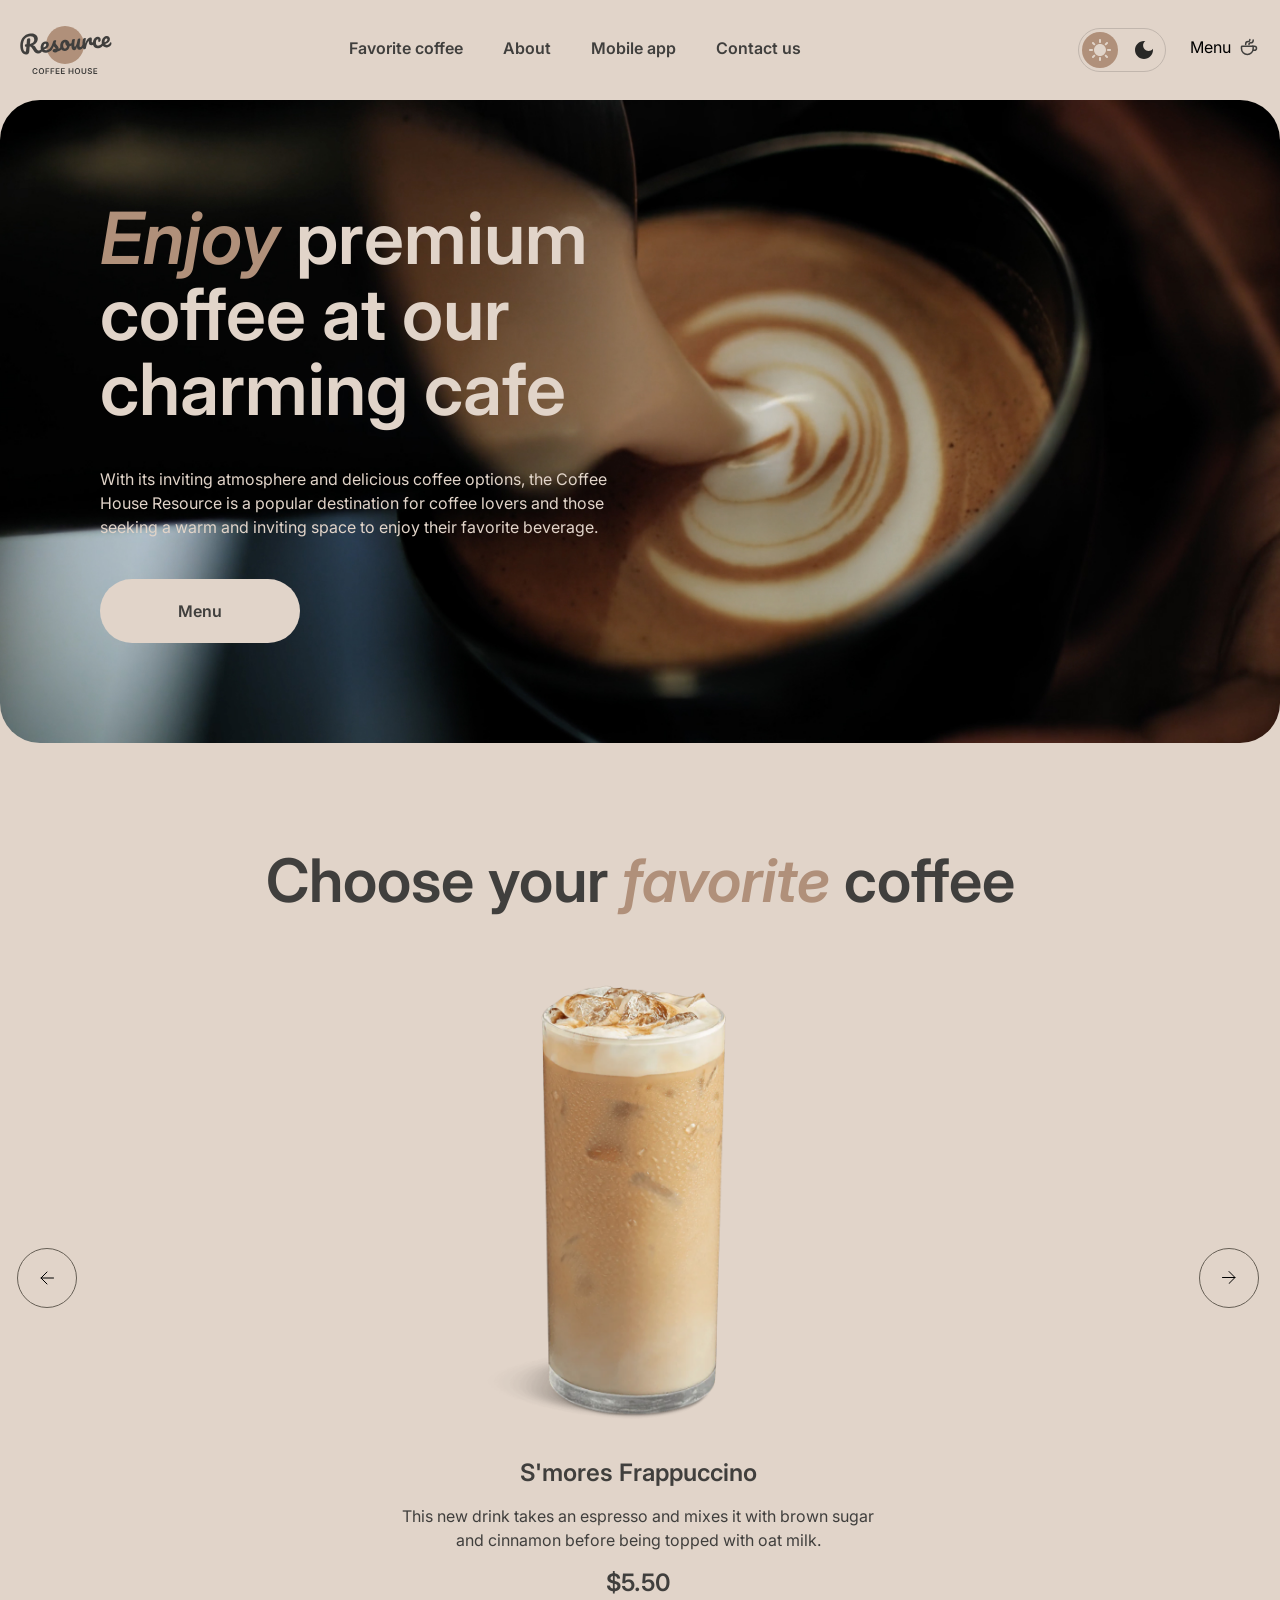
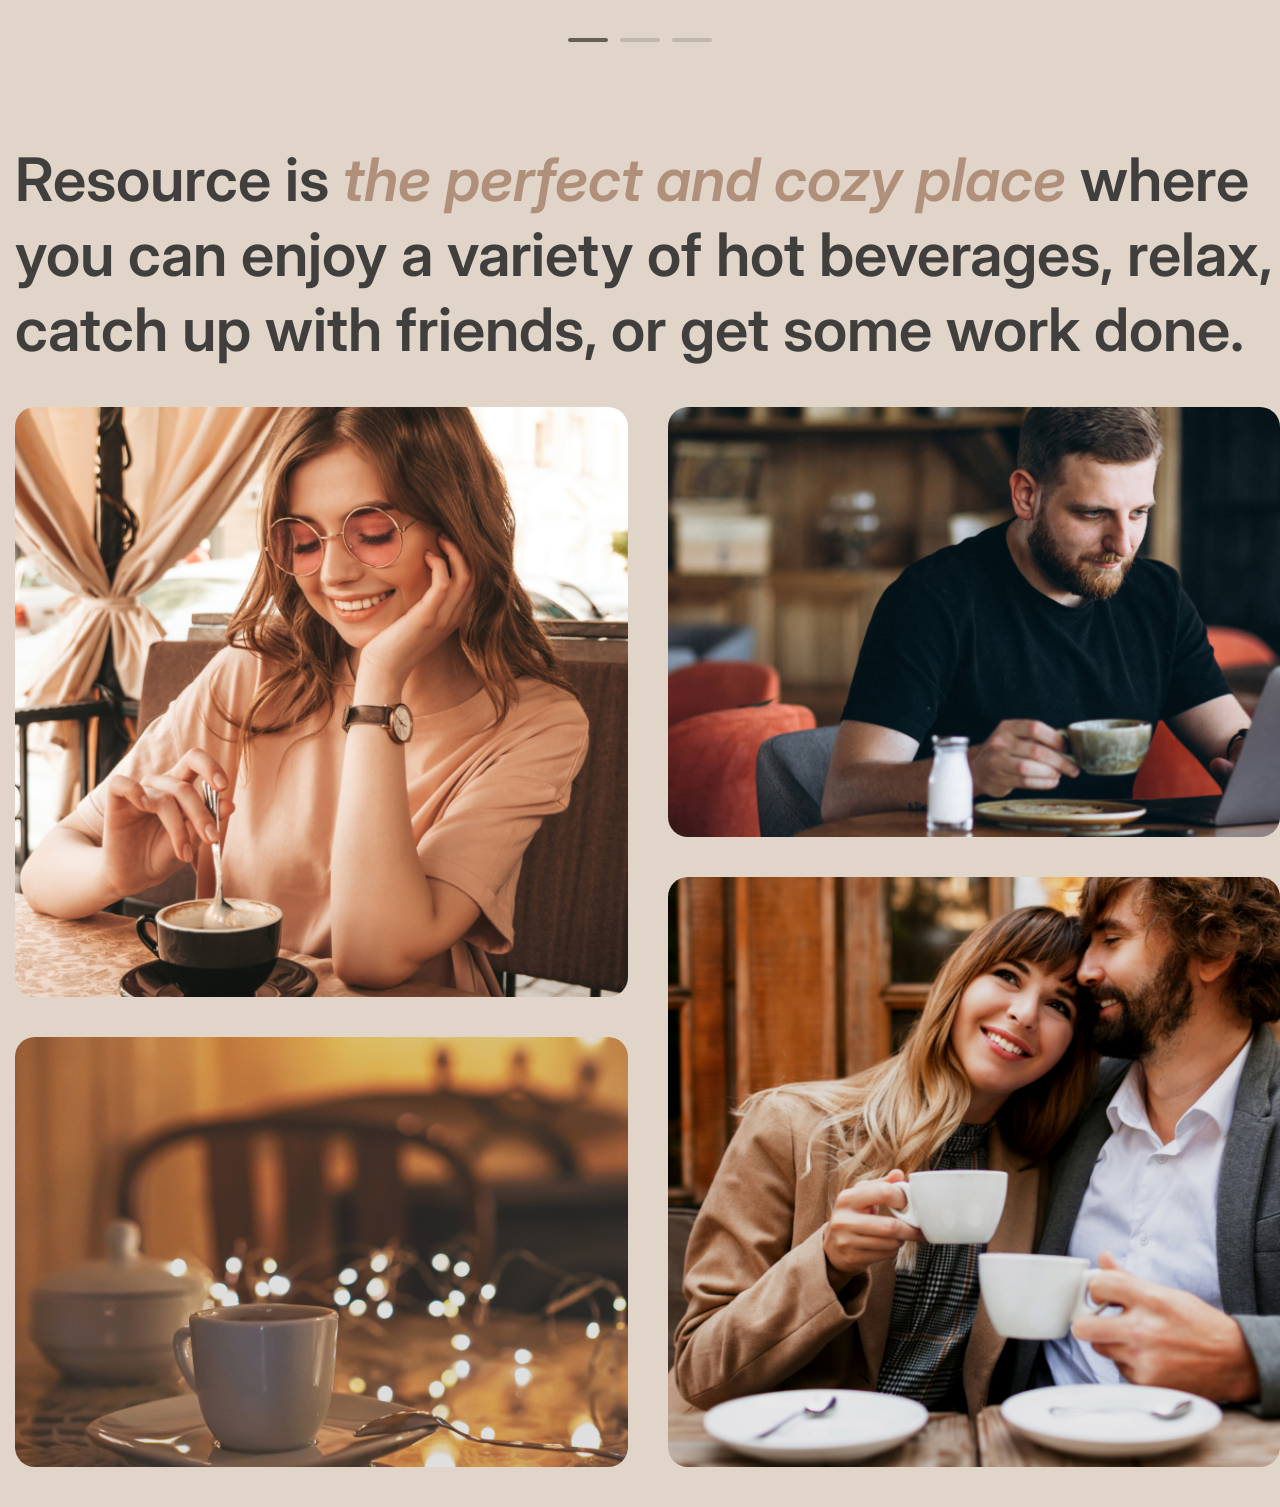
==== index.html @ 7b1640b1 "feat: add about section" ====
<!doctype html>
<html lang="en">
  <head>
    <meta charset="UTF-8" />
    <meta name="viewport" content="width=device-width, initial-scale=1.0" />
    <title>Coffe House</title>
    <link
      href="https://fonts.googleapis.com/css?family=Inter:regular,600,800,italic,600italic,800italic"
      rel="stylesheet"
    />
    <link rel="stylesheet" href="css/style.css" />
  </head>
  <body>
    <div class="wrapper">
      <header class="header">
        <div class="header__container">
          <a href="/" class="header__logo-light">
            <img src="assets/img/logo-light.svg" alt="logo" />
          </a>
          <a href="/" class="header__logo-dark">
            <img src="assets/img/logo-dark.svg" alt="logo" />
          </a>
          <div class="header__body">
            <nav class="header__nav nav">
              <ul class="nav__list">
                <li class="nav__item">
                  <a href="#favorite-coffee" class="nav__link"
                    >Favorite coffee</a
                  >
                </li>
                <li class="nav__item">
                  <a href="#about" class="nav__link">About</a>
                </li>
                <li class="nav__item">
                  <a href="#mobile-app" class="nav__link">Mobile app</a>
                </li>
                <li class="nav__item">
                  <a href="#contact-us" class="nav__link">Contact us</a>
                </li>
              </ul>
            </nav>
          </div>
          <div class="header__actions">
            <button class="header__theme-switch theme-switch" type="button">
              <span
                class="theme-switch__icon theme-switch__icon--sun theme-switch__icon--active"
              >
                <svg
                  xmlns="http://www.w3.org/2000/svg"
                  width="22"
                  height="22"
                  viewBox="0 0 22 22"
                  fill="none"
                >
                  <path
                    d="M10 3V1C10 0.45 10.45 0 11 0C11.55 0 12 0.45 12 1V3C12 3.55 11.55 4 11 4C10.45 4 10 3.55 10 3ZM17.36 6.05L18.77 4.63C19.16 4.24 19.16 3.61 18.77 3.22C18.38 2.83 17.75 2.83 17.36 3.22L15.95 4.64C15.56 5.03 15.56 5.66 15.95 6.05C16.34 6.44 16.97 6.44 17.36 6.05ZM21 10H19C18.45 10 18 10.45 18 11C18 11.55 18.45 12 19 12H21C21.55 12 22 11.55 22 11C22 10.45 21.55 10 21 10ZM11 18C10.45 18 10 18.45 10 19V21C10 21.55 10.45 22 11 22C11.55 22 12 21.55 12 21V19C12 18.45 11.55 18 11 18ZM4.64 6.05L3.22 4.64C2.83 4.25 2.83 3.61 3.22 3.23C3.61 2.85 4.25 2.84 4.63 3.23L6.04 4.64C6.43 5.03 6.43 5.67 6.04 6.05C5.65 6.43 5.02 6.44 4.64 6.05ZM15.95 15.95C15.56 16.34 15.56 16.98 15.95 17.36L17.36 18.77C17.75 19.16 18.39 19.16 18.77 18.77C19.16 18.38 19.16 17.74 18.77 17.36L17.36 15.95C16.98 15.56 16.34 15.56 15.95 15.95ZM1 12H3C3.55 12 4 11.55 4 11C4 10.45 3.55 10 3 10H1C0.45 10 0 10.45 0 11C0 11.55 0.45 12 1 12ZM4.64 18.78L6.05 17.37C6.44 16.98 6.44 16.34 6.05 15.96C5.66 15.58 5.02 15.57 4.64 15.96L3.23 17.37C2.84 17.76 2.84 18.4 3.23 18.78C3.61 19.17 4.25 19.17 4.64 18.78ZM11 5C7.69 5 5 7.69 5 11C5 14.31 7.69 17 11 17C14.31 17 17 14.31 17 11C17 7.69 14.31 5 11 5Z"
                    fill="#E1D4C9"
                  />
                </svg>
              </span>

              <span class="theme-switch__icon theme-switch__icon--moon">
                <svg
                  xmlns="http://www.w3.org/2000/svg"
                  width="18"
                  height="18"
                  viewBox="0 0 18 18"
                  fill="none"
                >
                  <path
                    d="M9 0C4.03 0 0 4.03 0 9C0 13.97 4.03 18 9 18C13.97 18 18 13.97 18 9C18 8.54 17.96 8.08 17.9 7.64C16.92 9.01 15.32 9.9 13.5 9.9C10.52 9.9 8.1 7.48 8.1 4.5C8.1 2.69 8.99 1.08 10.36 0.0999999C9.92 0.0399999 9.46 0 9 0Z"
                    fill="currentColor"
                  />
                </svg>
              </span>
            </button>
            <button
              class="header__coffee-menu"
              type="button"
              aria-label="Open coffee menu"
            >
              <p>Menu</p>
              <img src="assets/icons/coffee-cup.svg" alt="coffee-cup" />
            </button>
          </div>
        </div>
      </header>
      <main class="page">
        <section class="hero">
          <div class="hero__container">
            <div class="hero__content">
              <h1 class="hero__title">
                <span>Enjoy</span> premium coffee at our charming cafe
              </h1>
              <div class="hero__description">
                With its inviting atmosphere and delicious coffee options, the
                Coffee House Resource is a popular destination for coffee lovers
                and those seeking a warm and inviting space to enjoy their
                favorite beverage.
              </div>
              <a href="#" class="hero__button">
                <span>Menu</span>
                <svg
                  class="hero__button-icon"
                  xmlns="http://www.w3.org/2000/svg"
                  width="20"
                  height="20"
                  viewBox="0 0 20 20"
                  fill="none"
                >
                  <path
                    d="M14.166 9.76667V11.6667C14.166 14.8883 11.5543 17.5 8.33268 17.5C5.11102 17.5 2.49935 14.8883 2.49935 11.6667V9.76667C2.49935 9.4353 2.76798 9.16667 3.09935 9.16667H13.566C13.8974 9.16667 14.166 9.4353 14.166 9.76667Z"
                    stroke="#403F3D"
                    stroke-width="1.5"
                    stroke-linecap="round"
                    stroke-linejoin="round"
                  />
                  <path
                    d="M9.99935 7.49996C9.99935 6.66663 10.5946 5.83329 11.7851 5.83329C13.1 5.83329 14.166 4.7673 14.166 3.45234V2.91663"
                    stroke="#403F3D"
                    stroke-width="1.5"
                    stroke-linecap="round"
                    stroke-linejoin="round"
                  />
                  <path
                    d="M6.66732 7.5V7.08333C6.66732 5.70262 7.78661 4.58333 9.16732 4.58333C10.0878 4.58333 10.834 3.83714 10.834 2.91667V2.5"
                    stroke="#403F3D"
                    stroke-width="1.5"
                    stroke-linecap="round"
                    stroke-linejoin="round"
                  />
                  <path
                    d="M13.334 9.16663H15.4173C16.5679 9.16663 17.5007 10.0994 17.5007 11.25C17.5007 12.4006 16.5679 13.3333 15.4173 13.3333H14.1673"
                    stroke="#403F3D"
                    stroke-width="1.5"
                    stroke-linecap="round"
                    stroke-linejoin="round"
                  />
                </svg>
              </a>
            </div>
          </div>
        </section>

        <section class="favorite-coffee" id="favorite-coffee">
          <div class="favorite-coffee__container">
            <h2 class="favorite-coffee__title">
              Choose your <span>favorite</span> coffee
            </h2>

            <div class="favorite-coffee__content">
              <div class="favorite-coffee__slider">
                <button
                  class="favorite-coffee__btn favorite-coffee__btn--prev"
                  type="button"
                >
                  <svg
                    xmlns="http://www.w3.org/2000/svg"
                    width="24"
                    height="24"
                    viewBox="0 0 24 24"
                    fill="none"
                  >
                    <path
                      d="M18.5 12H6M12 18L6 12L12 6"
                      stroke="currentColor"
                      stroke-linecap="round"
                      stroke-linejoin="round"
                    />
                  </svg>
                </button>

                <article class="favorite-coffee__card">
                  <img
                    src="assets/slider-img/coffee-slider-1.png"
                    alt="S'mores Frappuccino"
                    class="favorite-coffee__image"
                  />

                  <h3 class="favorite-coffee__name">S'mores Frappuccino</h3>

                  <p class="favorite-coffee__desc">
                    This new drink takes an espresso and mixes it with brown
                    sugar and cinnamon before being topped with oat milk.
                  </p>

                  <p class="favorite-coffee__price">$5.50</p>
                </article>

                <button
                  class="favorite-coffee__btn favorite-coffee__btn--next"
                  type="button"
                >
                  <svg
                    xmlns="http://www.w3.org/2000/svg"
                    width="14"
                    height="13"
                    viewBox="0 0 14 13"
                    fill="none"
                  >
                    <path
                      d="M0.5 6.5H13M7 12.5L13 6.5L7 0.5"
                      stroke="currentColor"
                      stroke-linecap="round"
                      stroke-linejoin="round"
                    />
                  </svg>
                </button>
              </div>
            </div>

            <div class="favorite-coffee__pagination">
              <button
                class="favorite-coffee__dot favorite-coffee__dot--active"
                type="button"
              ></button>
              <button class="favorite-coffee__dot" type="button"></button>
              <button class="favorite-coffee__dot" type="button"></button>
            </div>
          </div>
        </section>

        <section class="about" id="about">
          <div class="about__container">
            <h2 class="about__title">
              Resource is <span>the perfect and cozy place</span> where you can
              enjoy a variety of hot beverages, relax, catch up with friends, or
              get some work done.
            </h2>
            <div class="about__gallery">
              <div class="about__column">
                <div class="about__image-wrapper">
                  <img
                    src="assets/about-img/about-1.jpg"
                    alt="Coffee shop"
                    class="about__image about__image--big"
                  />
                </div>
                <div class="about__image-wrapper">
                  <img
                    src="assets/about-img/about-2.jpg"
                    alt="Coffee cup"
                    class="about__image about__image--small"
                  />
                </div>
              </div>
              <div class="about__column">
                <div class="about__image-wrapper">
                  <img
                    src="assets/about-img/about-3.jpg"
                    alt="Man drinking coffee"
                    class="about__image about__image--small"
                  />
                </div>
                <div class="about__image-wrapper">
                  <img
                    src="assets/about-img/about-4.jpg"
                    alt="Couple drinking coffee"
                    class="about__image about__image--big"
                  />
                </div>
              </div>
            </div>
          </div>
        </section>
      </main>
      <footer class="footer"></footer>
    </div>
  </body>
</html>
---- css/style.css ----
/* -------Reset styles--------------------------------- */
* {
  box-sizing: border-box;
}

html {
  scroll-behavior: smooth;
}

body {
  margin: 0;
}
h1,
h2,
h3,
h4,
p {
  margin: 0;
}

ul,
ol {
  margin: 0;
  padding: 0;
  list-style: none;
}

a {
  color: inherit;
  text-decoration: none;
}
img {
  vertical-align: top;
}
button,
input,
textarea {
  font: inherit;
}
/* --------CONTAINER------------------------------------------- */
body {
  margin: 0;
  font-family: Inter, sans-serif;
  font-size: 1rem;
  background-color: var(--color-background);
  color: var(--color-text);
}
:root {
  --color-background: #e1d4c9;
  --color-text: #403f3d;
}

.dark-theme {
  --color-background: #292826;
  --color-text: #e1d4c9;
}

.wrapper {
  min-height: 100dvh;
  overflow: clip;

  display: flex;
  flex-direction: column;
  padding-top: 20px;
  padding-bottom: 40px;
}
.page {
  flex: 1 1 auto;
}

[class*="__container"] {
  max-width: 86.875rem;
  padding-left: 0.9375rem;
  padding-right: 0.9375rem;
  margin: 0 auto;
}

/*--------HEADER----------------------------------- */

.header__container {
  display: flex;
  justify-content: space-between;
  align-items: center;
}
.header__logo-light {
}
.header__logo-dark {
  display: none;
}
.header__body {
  display: flex;
  margin-right: 43px;
}
.header__nav {
}
.nav__list {
  display: flex;
  align-items: center;
  gap: 40px;
}
.nav__item {
  margin-bottom: 4px;
}
.nav__link {
  font-size: 16px;
  font-style: normal;
  font-weight: 600;
  line-height: 150%;
}
.header__actions {
  display: flex;
  gap: 1.125rem;
}
.header__theme-switch {
  background-color: transparent;
  border: none;
}
.theme-switch {
  display: flex;
  justify-content: space-between;
  align-items: center;
  width: 88px;
  height: 44px;
  padding: 3px;
  border: 1px solid #c1b6ad;
  border-radius: 100px;
}
.theme-switch__icon {
  display: flex;
  justify-content: center;
  align-items: center;
  width: 36px;
  height: 36px;
  padding: 1px;
  cursor: pointer;
}
.theme-switch__icon.active {
  border-radius: 100%;
}
.theme-switch__icon--sun.theme-switch__icon--active {
  background-color: #b0907a;
}
.theme-switch__icon--sun {
  background-color: #b0907a;
  transition: background-color 0.5s ease;
  border-radius: 100%;
}
.theme-switch__icon--sun:hover {
  border-radius: 100%;
  background-color: #b0907a;
}
.theme-switch__icon--moon.theme-switch__icon--active {
  background-color: #665f55;
  color: #e1d4c9;
}
.theme-switch__icon--moon {
  transition: background-color 0.5s ease;
  border-radius: 100%;
  color: #292826;
}
.theme-switch__icon--moon:hover {
  border-radius: 100%;
  background-color: #665f55;
  color: #e1d4c9;
}
.header__coffee-menu {
  display: flex;
  align-items: center;
  gap: 8px;
  background-color: transparent;
  border: none;
  border-bottom: 2px solid transparent;
  cursor: pointer;
  transition: border-color 0.5s ease;
  margin-bottom: 4px;
}
.header__coffee-menu img {
  width: 20px;
  height: 20px;
}

.header__coffee-menu:hover {
  border-bottom: 2px solid #403f3d;
}

/* ------HERO-SECTION------------------------------------- */
.hero {
  margin-top: 20px;
}
.hero__container {
  max-width: 1360px;
  display: flex;
  padding: 100px;
  flex-direction: column;
  justify-content: center;
  align-items: flex-start;
  align-self: stretch;
  background-image: url("../assets/img/img-hero.jpg");
  background-size: cover;
  background-position: center;
  border-radius: 40px;
}
.hero__content {
  display: flex;
  flex-direction: column;
  gap: 40px;
  max-width: 530px;
}
.hero__title {
  font-family: Inter;
  font-size: 4.5rem;
  font-style: normal;
  font-weight: 600;
  line-height: 105%;
  color: #e1d4c9;
}
.hero__title span {
  font-style: italic;
  color: #b0907a;
}
.hero__description {
  color: #e1d4c9;
  font-family: Inter;
  font-size: 1rem;
  font-style: normal;
  font-weight: 400;
  line-height: 150%;
}
.hero__button {
  position: relative;
  display: flex;
  width: 200px;
  padding: 20px;
  justify-content: center;
  align-items: center;
  border-radius: 100px;
  background: #e1d4c9;
  color: #403f3d;
  text-align: center;
  font-size: 16px;
  font-weight: 600;
  line-height: 150%;
}

.hero__button-icon {
  position: absolute;
  right: 53px;
  width: 20px;
  height: 20px;
  opacity: 0;
  transition: opacity 0.3s ease;
}

.hero__button:hover .hero__button-icon {
  opacity: 1;
}
/* ----FAVORITE-COFFEE-SECTION----------------------------------------- */
.favorite-coffee {
  margin-top: 100px;
}
.favorite-coffee__container {
  display: flex;
  flex-direction: column;
  align-items: center;
  text-align: center;
}
.favorite-coffee__title {
  color: #403f3d;
  text-align: center;
  font-size: 60px;
  font-style: normal;
  font-weight: 600;
  line-height: 125%;
}
.favorite-coffee__title span {
  color: #b0907a;
  font-style: italic;
}
.favorite-coffee__content {
  width: 100%;
  display: flex;
  flex-direction: column;
  align-items: center;
}
.favorite-coffee__slider {
  display: flex;
  align-items: center;
  justify-content: space-between;
  width: 100%;
}
.favorite-coffee__btn {
  width: 60px;
  height: 60px;
  border-radius: 100%;
  border: 1px solid #665f55;
  background-color: transparent;
  cursor: pointer;
  display: flex;
  justify-content: center;
  align-items: center;
  flex-shrink: 0;
  transition: all 0.5s ease;
}

.favorite-coffee__btn:hover {
  background-color: #665f55;
  color: #e1d4c9;
}
.favorite-coffee__btn--prev {
  margin-top: 40px;
  margin-left: 2px;
}
.favorite-coffee__card {
  margin-top: 40px;
  max-width: 480px;
  display: flex;
  flex-direction: column;
  align-items: center;
}
.favorite-coffee__image {
  max-width: 480px;
  width: 100%;
}
.favorite-coffee__name {
  color: #403f3d;
  text-align: center;
  font-size: 24px;
  font-style: normal;
  font-weight: 600;
  line-height: 125%;
  margin-top: 20px;
}
.favorite-coffee__desc {
  color: #403f3d;
  text-align: center;
  font-size: 16px;
  font-style: normal;
  font-weight: 400;
  line-height: 150%;
  margin-top: 16px;
}
.favorite-coffee__price {
  color: #403f3d;
  font-size: 24px;
  font-style: normal;
  font-weight: 600;
  line-height: 125%;
  margin-top: 16px;
}
.favorite-coffee__btn--next {
  margin-right: 6px;
  margin-top: 40px;
}
.favorite-coffee__pagination {
  display: flex;
  justify-content: center;
  gap: 12px;
  margin-top: 40px;
}
.favorite-coffee__dot {
  width: 40px;
  height: 4px;
  border-radius: 100px;
  background: #c1b6ad;
  border: none;
  cursor: pointer;
}
.favorite-coffee__dot--active {
  background: #665f55;
}

/* -------ABOUT-SECTION----------------------------------------------------- */
.about {
  margin-top: 100px;
}
.about__container {
    padding: 0px 0px 0px 15px;
}
.about__title {
  color: #403f3d;
  font-size: 60px;
  font-weight: 600;
  line-height: 125%;
}
.about__title span {
  color: #b0907a;
  font-size: 60px;
  font-style: italic;
  font-weight: 600;
  line-height: 125%;
}
.about__gallery {
  display: grid;
  grid-template-columns: repeat(2, 1fr);
  gap: 40px;
  margin-top: 40px;
}

.about__column {
  display: flex;
  flex-direction: column;
  gap: 40px;
}

.about__image-wrapper {
  overflow: hidden;
  border-radius: 20px;
}

.about__image {
  width: 100%;
  height: 100%;
  object-fit: cover;
}

.about__image--big {
  height: 590px;
  transform: scale(1.12);
}

.about__image--small {
  height: 430px;
  transform: scale(1.09);
}
/* -----MOBILE-APP-SECTION--------------------------------------- */
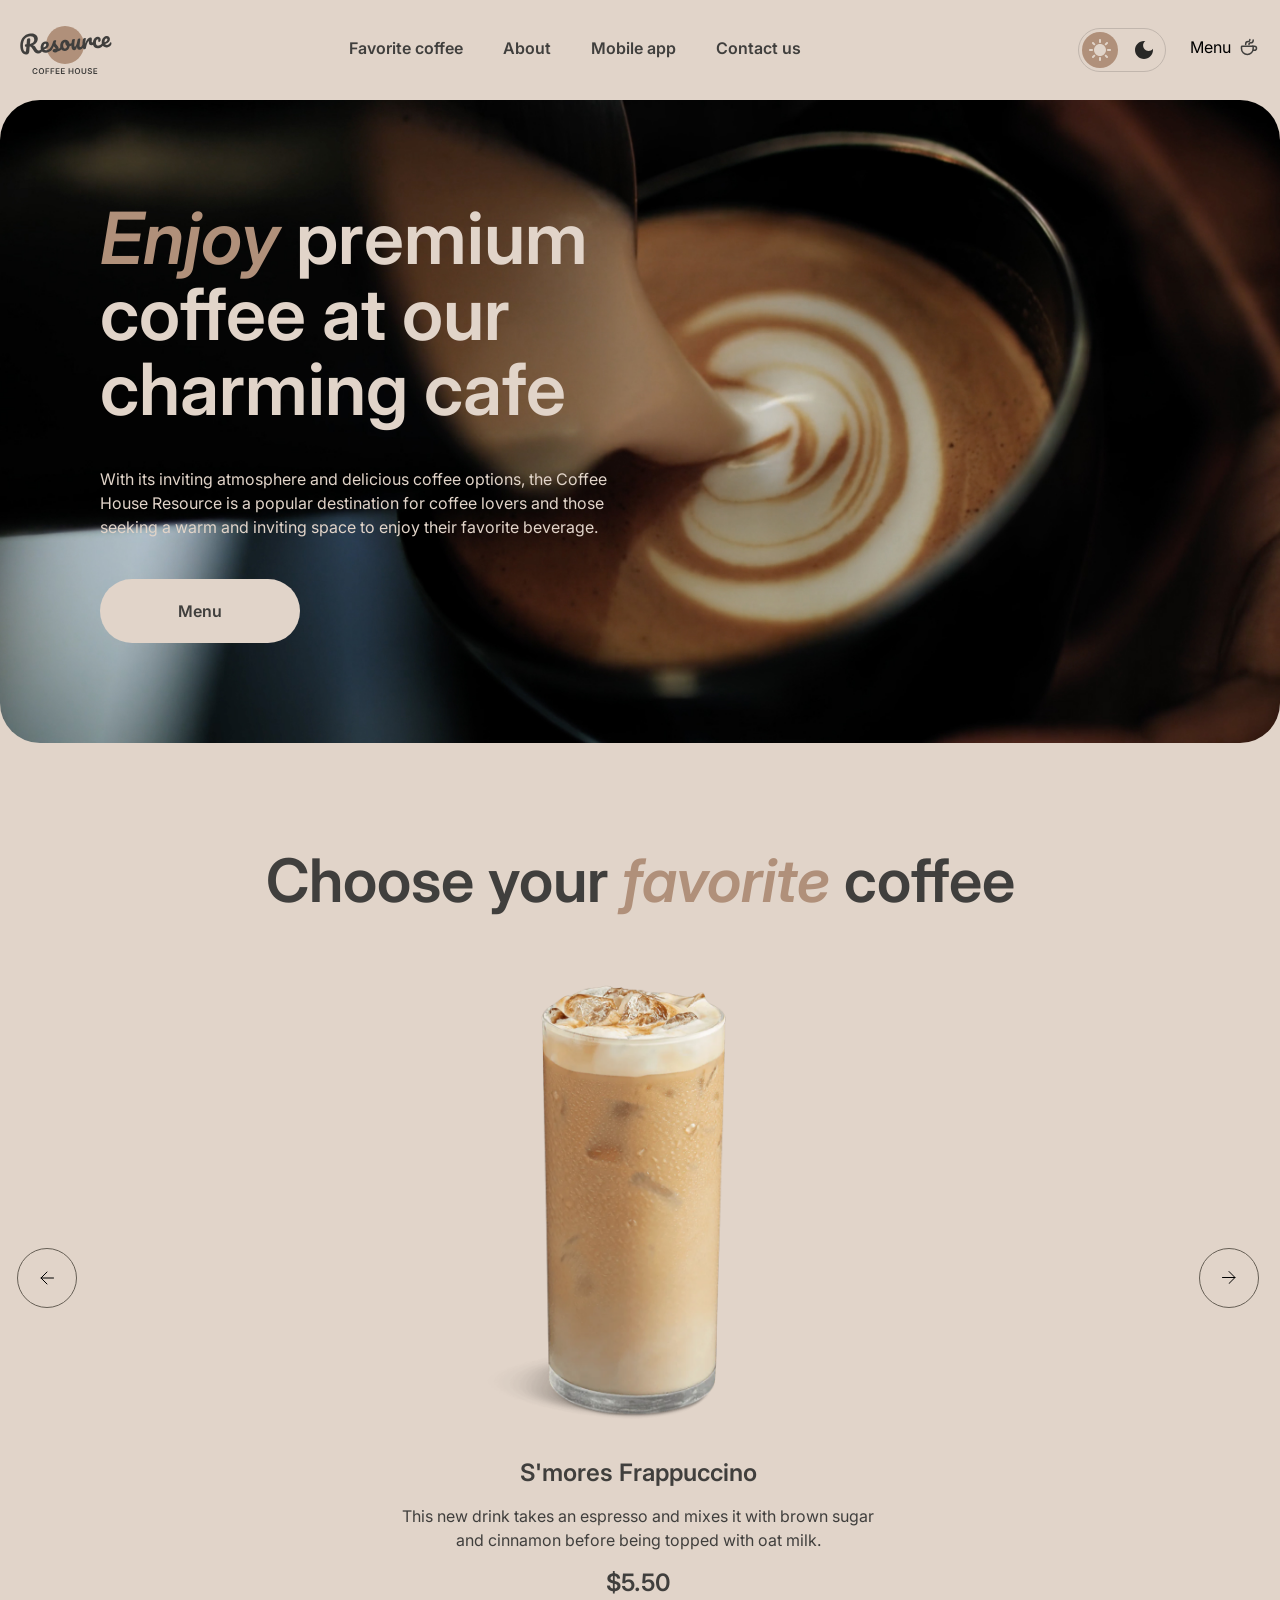
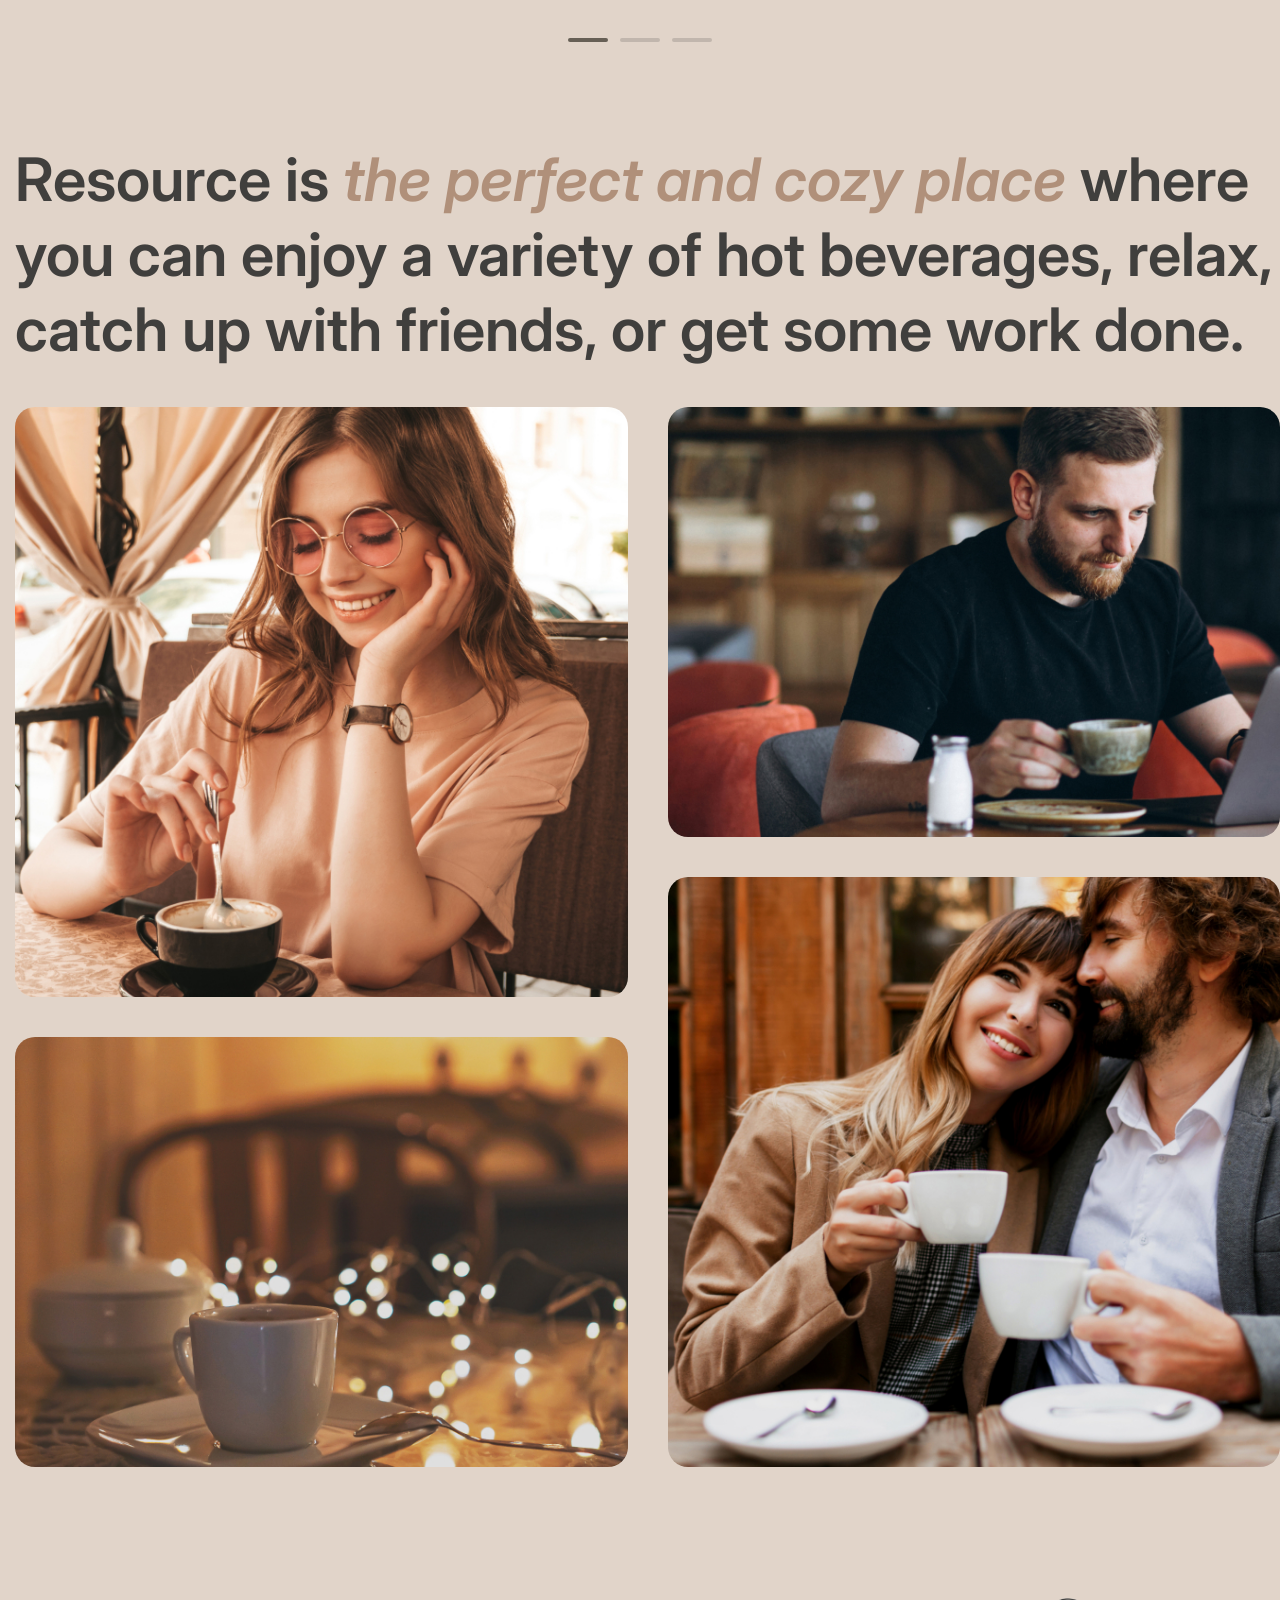
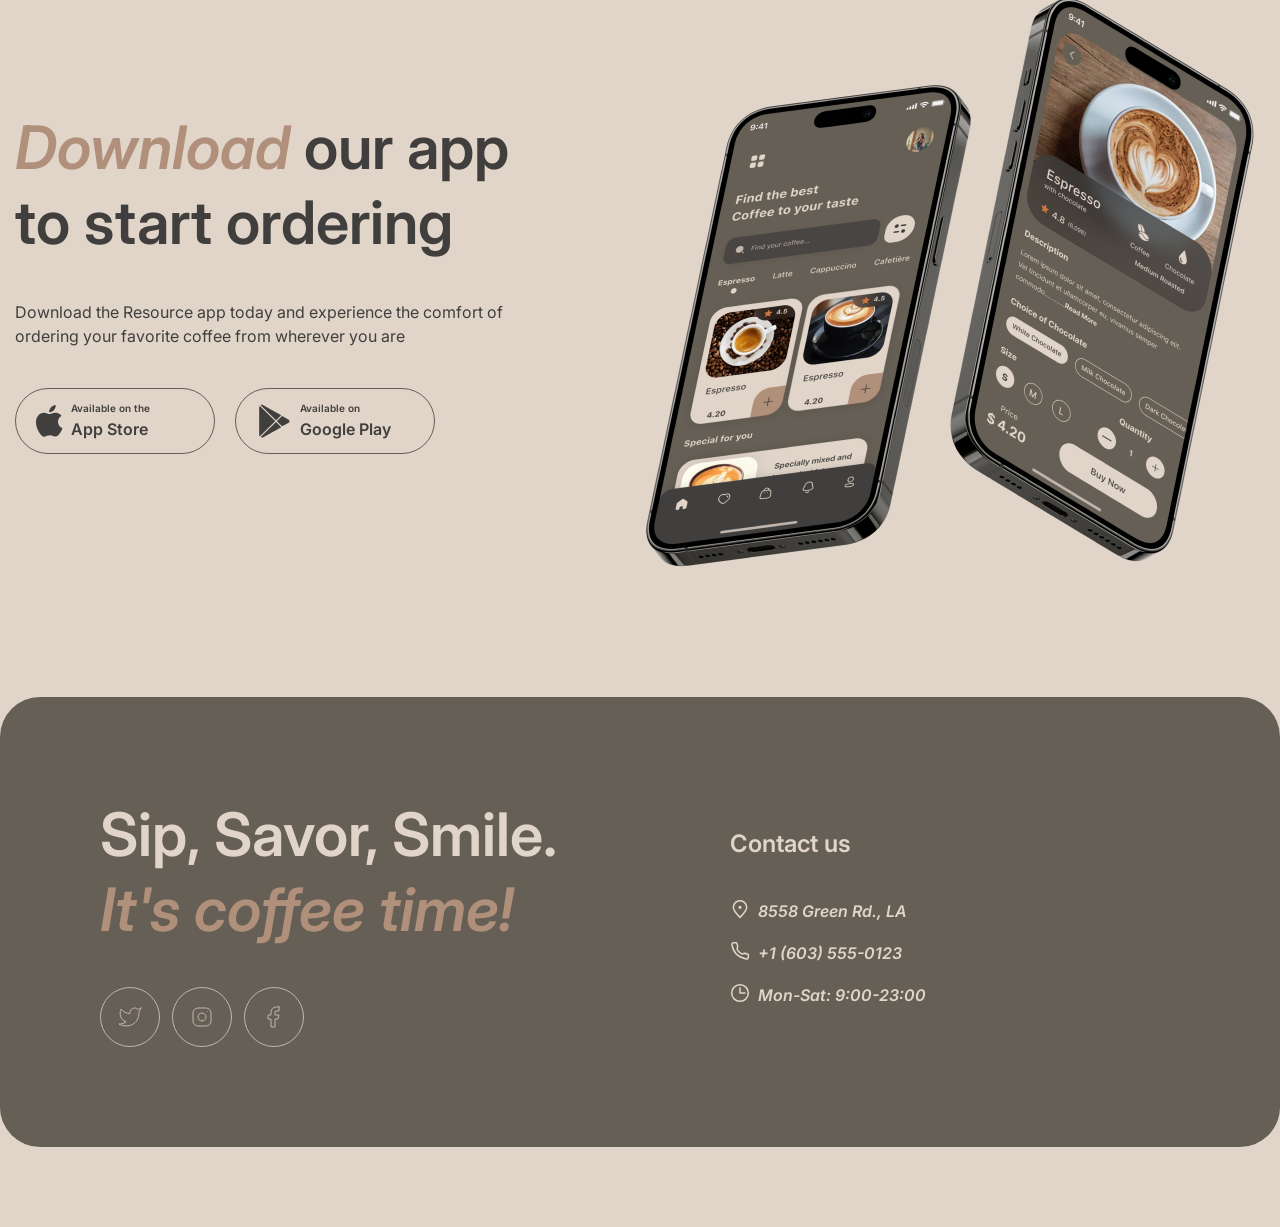
==== commit 7a5af600: "feat: add footer" ====
--- a/index.html
+++ b/index.html
@@ -263,8 +263,247 @@
             </div>
           </div>
         </section>
+
+        <section class="mobile-app">
+          <div class="mobile-app__container" id="mobile-app">
+            <div class="mobile-app__content">
+              <div class="mobile-app__download">
+                <h2 class="mobile-app__title">
+                  <span>Download</span> our app <br />
+                  to start ordering
+                </h2>
+                <p class="mobile-app__desc">
+                  Download the Resource app today and experience the comfort of
+                  ordering your favorite coffee from wherever you are
+                </p>
+                <div class="mobile-app__buttons">
+                  <a href="#" class="mobile-app__button">
+                    <div class="mobile-app__button--svg">
+                      <svg
+                        xmlns="http://www.w3.org/2000/svg"
+                        width="27"
+                        height="32"
+                        viewBox="0 0 27 32"
+                        fill="none"
+                      >
+                        <path
+                          d="M22.0578 16.8306C22.021 12.8323 25.4156 10.8871 25.5708 10.7966C23.6483 8.06361 20.6684 7.69021 19.6213 7.66043C17.1185 7.40364 14.6909 9.12057 13.4159 9.12057C12.1156 9.12057 10.1523 7.68524 8.03638 7.72742C5.31352 7.76836 2.76624 9.30541 1.36919 11.6922C-1.51399 16.5589 0.636305 23.7107 3.39861 27.6446C4.7804 29.5711 6.39503 31.7223 8.50843 31.6466C10.576 31.5635 11.3483 30.3614 13.8435 30.3614C16.3157 30.3614 17.0409 31.6466 19.1963 31.5982C21.4153 31.5635 22.8124 29.6629 24.1458 27.719C25.7426 25.5108 26.3839 23.3361 26.4093 23.2245C26.3572 23.2071 22.0998 21.6229 22.0578 16.8306Z"
+                          fill="currentColor"
+                        />
+                        <path
+                          d="M17.9863 5.07263C19.0983 3.71671 19.8592 1.872 19.648 0C18.0384 0.0694711 16.0256 1.08549 14.8664 2.41164C13.8409 3.58025 12.9248 5.49566 13.1615 7.29695C14.9695 7.42845 16.8259 6.40747 17.9863 5.07263Z"
+                          fill="currentColor"
+                        />
+                      </svg>
+                    </div>
+                    <div class="mobile-app__button--text button--text">
+                      <p class="button--text-top">Available on the</p>
+                      <p class="button--text-bottom">App Store</p>
+                    </div>
+                  </a>
+                  <a href="#" class="mobile-app__button">
+                    <div class="mobile-app__button--svg">
+                      <svg
+                        xmlns="http://www.w3.org/2000/svg"
+                        width="36"
+                        height="36"
+                        viewBox="0 0 36 36"
+                        fill="currentColor"
+                      >
+                        <path
+                          d="M3.7558 3.20297C3.39335 3.57289 3.18359 4.14884 3.18359 4.89471V31.4994C3.18359 32.2453 3.39335 32.8212 3.7558 33.1911L3.84525 33.2723L19.1359 18.37V18.0181L3.84525 3.11575L3.7558 3.20297Z"
+                          fill="currentColor"
+                        />
+                        <path
+                          d="M26.0776 23.34L20.9863 18.37V18.0181L26.0837 13.0482L26.1979 13.1128L32.2345 16.4617C33.9573 17.4121 33.9573 18.976 32.2345 19.9324L26.1979 23.2753L26.0776 23.34V23.34Z"
+                          fill="currentColor"
+                        />
+                        <path
+                          d="M25.2733 24.2007L20.0617 19.1195L4.68164 34.1166C5.25384 34.7031 6.18695 34.7737 7.24807 34.1873L25.2733 24.2007"
+                          fill="currentColor"
+                        />
+                        <path
+                          d="M25.2733 12.1876L7.24807 2.20103C6.18695 1.62058 5.25384 1.69125 4.68164 2.27772L20.0617 17.2688L25.2733 12.1876Z"
+                          fill="currentColor"
+                        />
+                      </svg>
+                    </div>
+                    <div class="mobile-app__button--text button--text">
+                      <p class="button--text-top">Available on</p>
+                      <p class="button--text-bottom">Google Play</p>
+                    </div>
+                  </a>
+                </div>
+              </div>
+              <div class="mobile-app__img">
+                <img
+                  src="assets/mobile-app/mobile-screens.png"
+                  alt="mobile-app-img"
+                />
+              </div>
+            </div>
+          </div>
+        </section>
       </main>
-      <footer class="footer"></footer>
+      <footer class="footer">
+        <div class="footer__container">
+          <div class="footer__content">
+            <div class="footer__socials">
+              <h2 class="footer__title">
+                Sip, Savor, Smile. <br />
+                <span>It's coffee time!</span>
+              </h2>
+
+              <div class="footer__media">
+                <a href="#" class="footer__social">
+                  <svg
+                    xmlns="http://www.w3.org/2000/svg"
+                    width="24"
+                    height="24"
+                    viewBox="0 0 24 24"
+                    fill="none"
+                  >
+                    <path
+                      d="M23 3.01006C23 3.01006 20.9821 4.20217 19.86 4.54006C19.2577 3.84757 18.4573 3.35675 17.567 3.13398C16.6767 2.91122 15.7395 2.96725 14.8821 3.29451C14.0247 3.62177 13.2884 4.20446 12.773 4.96377C12.2575 5.72309 11.9877 6.62239 12 7.54006V8.54006C10.2426 8.58562 8.50127 8.19587 6.93101 7.4055C5.36074 6.61513 4.01032 5.44869 3 4.01006C3 4.01006 -1 13.0101 8 17.0101C5.94053 18.408 3.48716 19.109 1 19.0101C10 24.0101 21 19.0101 21 7.51006C20.9991 7.23151 20.9723 6.95365 20.92 6.68006C21.9406 5.67355 23 3.01006 23 3.01006Z"
+                      stroke="currentColor"
+                      stroke-linecap="round"
+                      stroke-linejoin="round"
+                    />
+                  </svg>
+                </a>
+
+                <a href="#" class="footer__social">
+                  <svg
+                    xmlns="http://www.w3.org/2000/svg"
+                    width="24"
+                    height="24"
+                    viewBox="0 0 24 24"
+                    fill="none"
+                  >
+                    <path
+                      d="M12 16C14.2091 16 16 14.2091 16 12C16 9.79086 14.2091 8 12 8C9.79086 8 8 9.79086 8 12C8 14.2091 9.79086 16 12 16Z"
+                      stroke="currentColor"
+                      stroke-linecap="round"
+                      stroke-linejoin="round"
+                    />
+                    <path
+                      d="M3 16V8C3 5.23858 5.23858 3 8 3H16C18.7614 3 21 5.23858 21 8V16C21 18.7614 18.7614 21 16 21H8C5.23858 21 3 18.7614 3 16Z"
+                      stroke="currentColor"
+                    />
+                    <path
+                      d="M17.5 6.51L17.51 6.49889"
+                      stroke="currentColor"
+                      stroke-linecap="round"
+                      stroke-linejoin="round"
+                    />
+                  </svg>
+                </a>
+
+                <a href="#" class="footer__social">
+                  <svg
+                    xmlns="http://www.w3.org/2000/svg"
+                    width="24"
+                    height="24"
+                    viewBox="0 0 24 24"
+                    fill="none"
+                  >
+                    <path
+                      d="M17 2H14C12.6739 2 11.4021 2.52678 10.4645 3.46447C9.52678 4.40215 9 5.67392 9 7V10H6V14H9V22H13V14H16L17 10H13V7C13 6.73478 13.1054 6.48043 13.2929 6.29289C13.4804 6.10536 13.7348 6 14 6H17V2Z"
+                      stroke="currentColor"
+                      stroke-linecap="round"
+                      stroke-linejoin="round"
+                    />
+                  </svg>
+                </a>
+              </div>
+            </div>
+
+            <div class="footer__contact">
+              <h3 class="footer__contact-title">Contact us</h3>
+
+              <address class="footer__contacts-list">
+                <a
+                  href="https://www.google.com/maps/search/?api=1&query=8558+Green+Rd,+LA"
+                  class="footer__contacts-item"
+                  target="_blank"
+                  rel="noopener noreferrer"
+                >
+                  <svg
+                    xmlns="http://www.w3.org/2000/svg"
+                    width="20"
+                    height="20"
+                    viewBox="0 0 20 20"
+                    fill="none"
+                  >
+                    <path
+                      d="M16.6663 8.33329C16.6663 12.0152 9.99967 18.3333 9.99967 18.3333C9.99967 18.3333 3.33301 12.0152 3.33301 8.33329C3.33301 4.65139 6.31778 1.66663 9.99967 1.66663C13.6816 1.66663 16.6663 4.65139 16.6663 8.33329Z"
+                      stroke="currentColor"
+                      stroke-width="1.5"
+                    />
+                    <path
+                      d="M10.0003 9.16667C10.4606 9.16667 10.8337 8.79357 10.8337 8.33333C10.8337 7.8731 10.4606 7.5 10.0003 7.5C9.54009 7.5 9.16699 7.8731 9.16699 8.33333C9.16699 8.79357 9.54009 9.16667 10.0003 9.16667Z"
+                      fill="currentColor"
+                      stroke="currentColor"
+                      stroke-width="1.5"
+                      stroke-linecap="round"
+                      stroke-linejoin="round"
+                    />
+                  </svg>
+
+                  <span>8558 Green Rd., LA</span>
+                </a>
+
+                <a href="tel:+16035550123" class="footer__contacts-item">
+                  <svg
+                    xmlns="http://www.w3.org/2000/svg"
+                    width="20"
+                    height="20"
+                    viewBox="0 0 20 20"
+                    fill="none"
+                  >
+                    <path
+                      d="M15.0984 12.2516L11.6665 12.9166C9.34845 11.7531 7.91654 10.4166 7.08321 8.33329L7.72483 4.89154L6.51197 1.66663L3.72946 1.66663C2.60191 1.66663 1.71466 2.59958 1.90108 3.71161C2.29888 6.08454 3.37231 10.0391 6.24987 12.9166C9.27338 15.9401 13.5661 17.3318 16.1378 17.9288C17.299 18.1983 18.3332 17.2908 18.3332 16.0988L18.3332 13.4843L15.0984 12.2516Z"
+                      stroke="currentColor"
+                      stroke-width="1.5"
+                      stroke-linecap="round"
+                      stroke-linejoin="round"
+                    />
+                  </svg>
+
+                  <span>+1 (603) 555-0123</span>
+                </a>
+
+                <p class="footer__contacts-item">
+                  <svg
+                    xmlns="http://www.w3.org/2000/svg"
+                    width="20"
+                    height="20"
+                    viewBox="0 0 20 20"
+                    fill="none"
+                  >
+                    <path
+                      d="M10 5L10 10L15 10"
+                      stroke="currentColor"
+                      stroke-width="1.5"
+                      stroke-linecap="round"
+                      stroke-linejoin="round"
+                    />
+                    <path
+                      d="M10.0003 18.3333C14.6027 18.3333 18.3337 14.6023 18.3337 9.99996C18.3337 5.39759 14.6027 1.66663 10.0003 1.66663C5.39795 1.66663 1.66699 5.39759 1.66699 9.99996C1.66699 14.6023 5.39795 18.3333 10.0003 18.3333Z"
+                      stroke="currentColor"
+                      stroke-width="1.5"
+                      stroke-linecap="round"
+                      stroke-linejoin="round"
+                    />
+                  </svg>
+
+                  <span>Mon-Sat: 9:00-23:00</span>
+                </p>
+              </address>
+            </div>
+          </div>
+        </div>
+      </footer>
     </div>
   </body>
 </html>
--- a/css/style.css
+++ b/css/style.css
@@ -374,7 +374,7 @@
   margin-top: 100px;
 }
 .about__container {
-    padding: 0px 0px 0px 15px;
+  padding: 0px 0px 0px 15px;
 }
 .about__title {
   color: #403f3d;
@@ -423,3 +423,175 @@
   transform: scale(1.09);
 }
 /* -----MOBILE-APP-SECTION--------------------------------------- */
+.mobile-app {
+  margin-top: 100px;
+}
+.mobile-app__container {
+}
+.mobile-app__content {
+  display: flex;
+  align-items: center;
+  gap: 100px;
+}
+.mobile-app__download {
+  display: flex;
+  flex-direction: column;
+  gap: 40px;
+}
+.mobile-app__title {
+  color: #403f3d;
+  font-size: 60px;
+  font-weight: 600;
+  line-height: 125%;
+}
+.mobile-app__title span {
+  color: #b0907a;
+  font-size: 60px;
+  font-style: italic;
+  font-weight: 600;
+  line-height: 125%;
+}
+.mobile-app__desc {
+  color: #403f3d;
+  font-size: 16px;
+  font-weight: 400;
+  line-height: 150%;
+}
+.mobile-app__buttons {
+  display: flex;
+  gap: 20px;
+}
+
+.mobile-app__button {
+  display: flex;
+  max-width: 200px;
+  width: 100%;
+  padding: 12px 20px;
+  align-items: center;
+  gap: 8px;
+
+  border: 1px solid #665f55;
+  border-radius: 100px;
+
+  color: #403f3d;
+  transition:
+    color 0.5s ease,
+    background-color 0.5s ease;
+}
+
+.mobile-app__button:hover {
+  color: #e1d4c9;
+  background-color: #665f55;
+}
+
+.mobile-app__button--svg {
+  display: flex;
+  flex-shrink: 0;
+}
+
+.mobile-app__button--text {
+  display: flex;
+  flex-direction: column;
+  align-items: flex-start;
+}
+.button--text-top {
+  text-align: center;
+  font-size: 10px;
+  font-weight: 600;
+  line-height: 140%;
+}
+.button--text-bottom {
+  font-size: 16px;
+  font-weight: 600;
+  line-height: 150%;
+  margin-top: 2px;
+}
+.button--text-top,
+.button--text-bottom {
+  color: currentColor;
+}
+
+/* ------FOOTER----------------------------------------- */
+.footer {
+  margin-top: 100px;
+  margin-bottom: 40px;
+}
+.footer__container {
+  padding: 0;
+  justify-content: center;
+  gap: 100px;
+  align-self: stretch;
+  border-radius: 40px;
+  background: var(--Background-Container, #665f55);
+}
+.footer__content {
+  display: flex;
+  gap: 100px;
+  padding: 100px;
+}
+.footer__socials {
+  max-width: 530px;
+  width: 100%;
+}
+.footer__title {
+  color: #e1d4c9;
+  font-size: 60px;
+  font-weight: 600;
+  line-height: 125%;
+}
+.footer__title span {
+  color: #b0907a;
+  font-size: 60px;
+  font-style: italic;
+  font-weight: 600;
+  line-height: 125%;
+}
+.footer__contact-title {
+  color: #e1d4c9;
+  font-size: 24px;
+  font-weight: 600;
+  line-height: 125%;
+  margin-top: 32px;
+}
+.footer__contacts-list {
+  display: flex;
+  flex-direction: column;
+  gap: 16px;
+  margin-top: 40px;
+}
+.footer__contacts-item {
+  display: flex;
+  gap: 8px;
+  color: #e1d4c9;
+  font-size: 16px;
+  font-weight: 600;
+  line-height: 150%;
+  border-bottom: 2px solid transparent;
+  cursor: pointer;
+  transition: border-color 0.5s ease;
+}
+.footer__contacts-item:hover {
+  border-bottom-color: #e1d4c9;
+}
+
+.footer__media {
+  display: flex;
+  gap: 12px;
+  margin-top: 40px;
+}
+.footer__social {
+  color: #C1B6AD;
+  display: flex;
+  width: 60px;
+  height: 60px;
+  justify-content: center;
+  align-items: center;
+  border-radius: 100px;
+  border: 1px solid #c1b6ad;
+  transition: all 0.5s ease;
+}
+
+.footer__social:hover {
+  color: #403F3D;
+  background-color: #E1D4C9;
+}
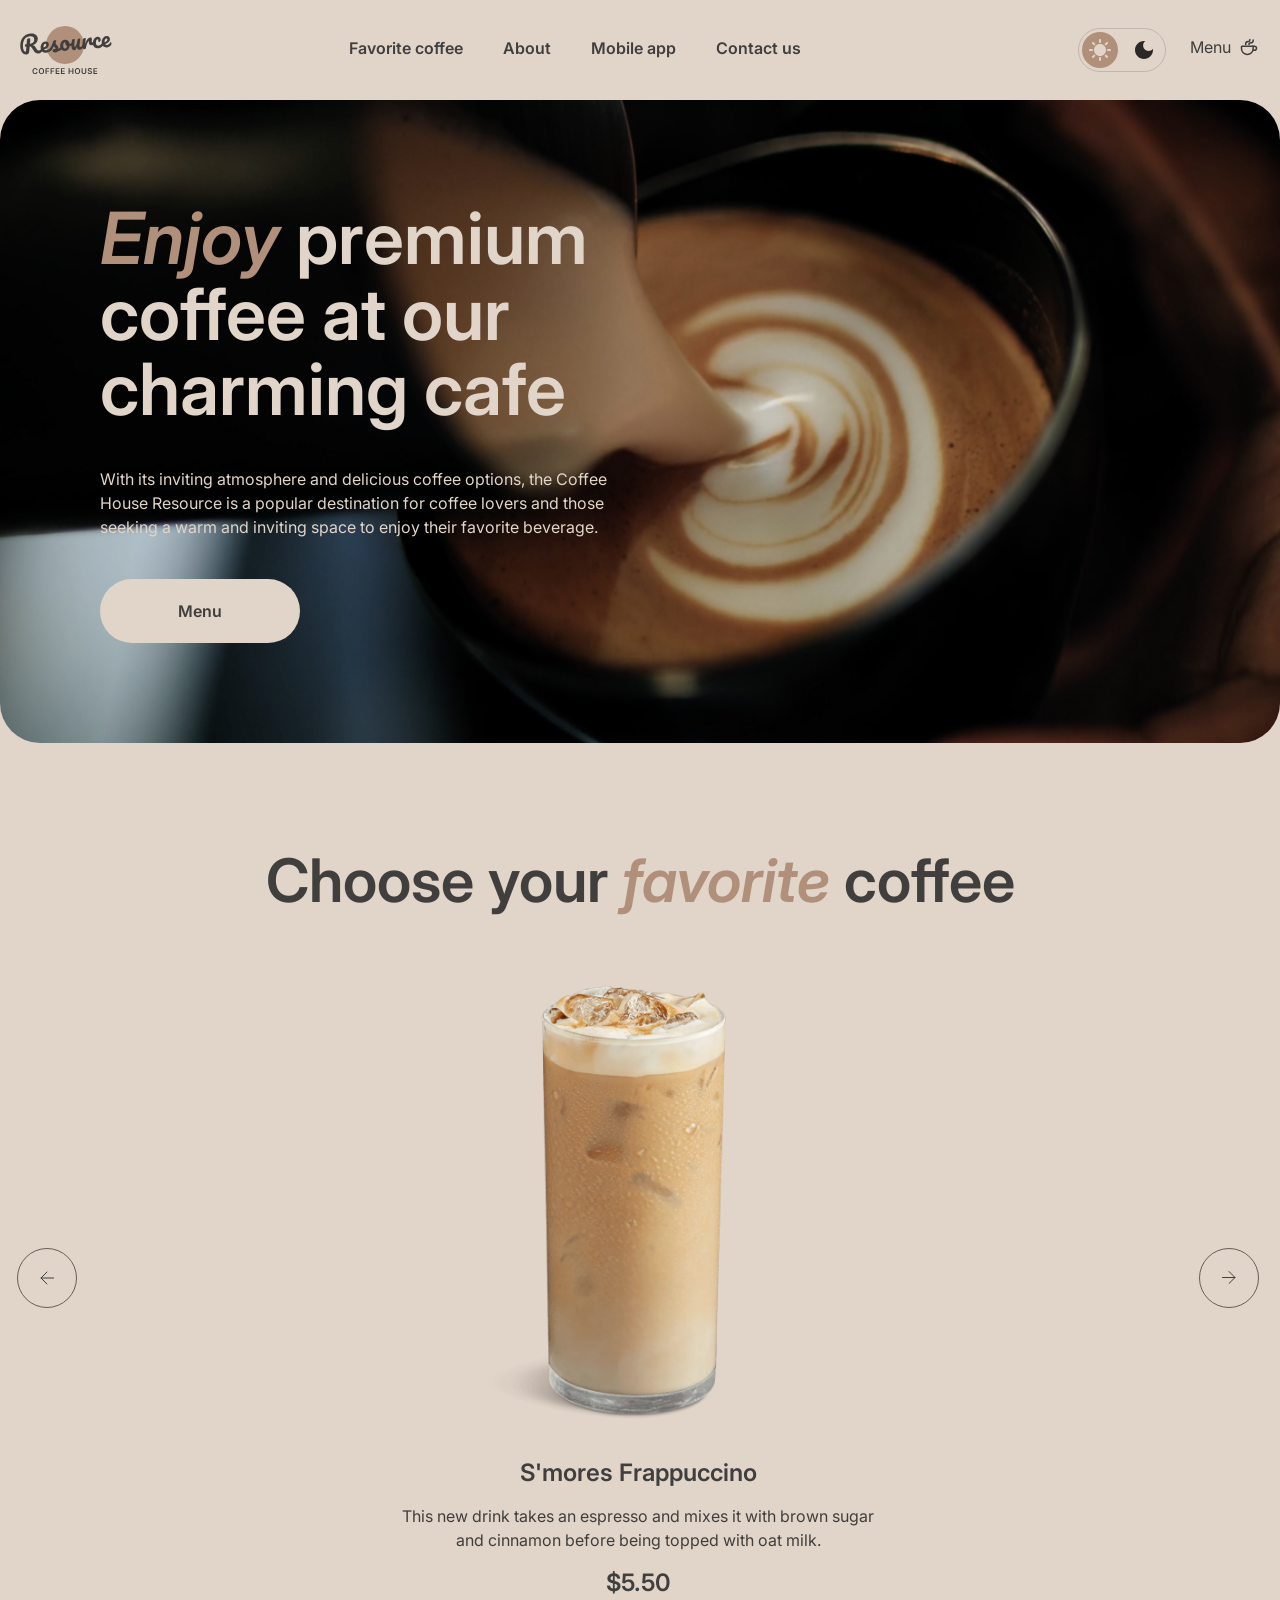
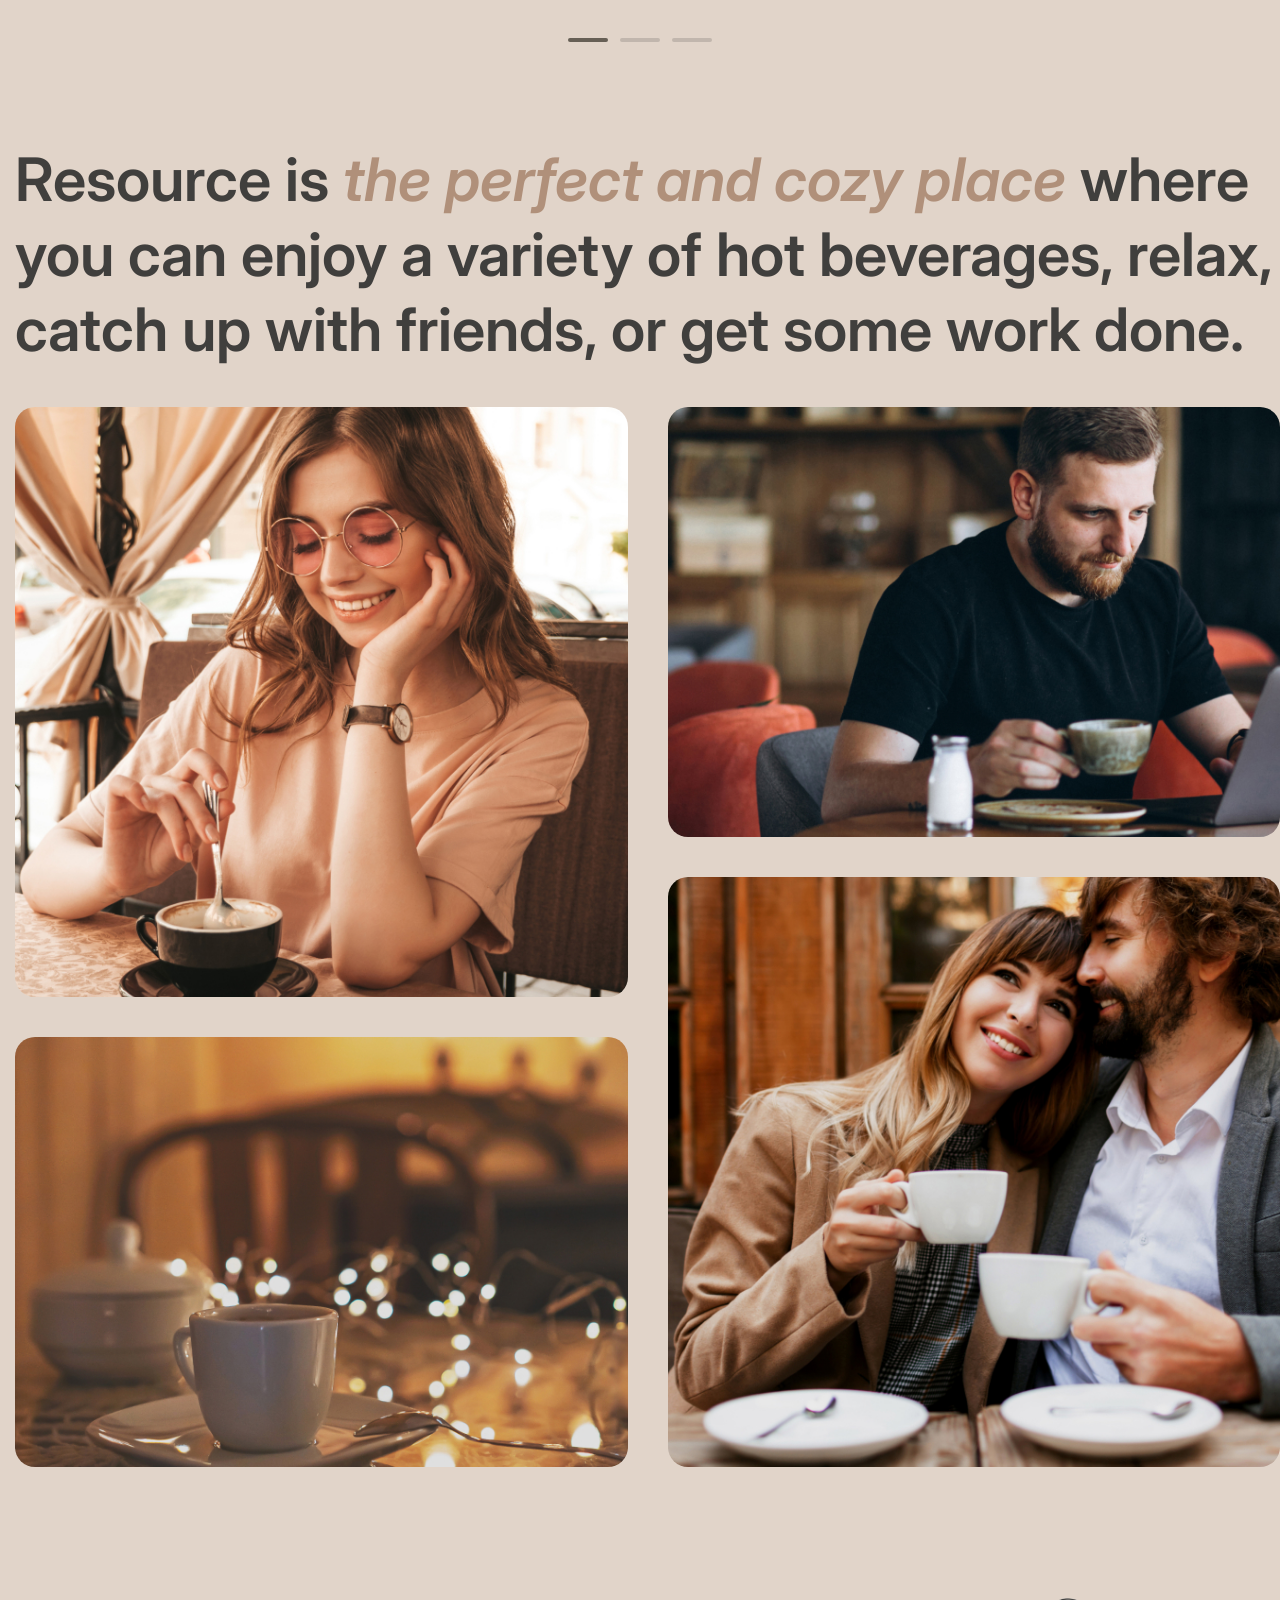
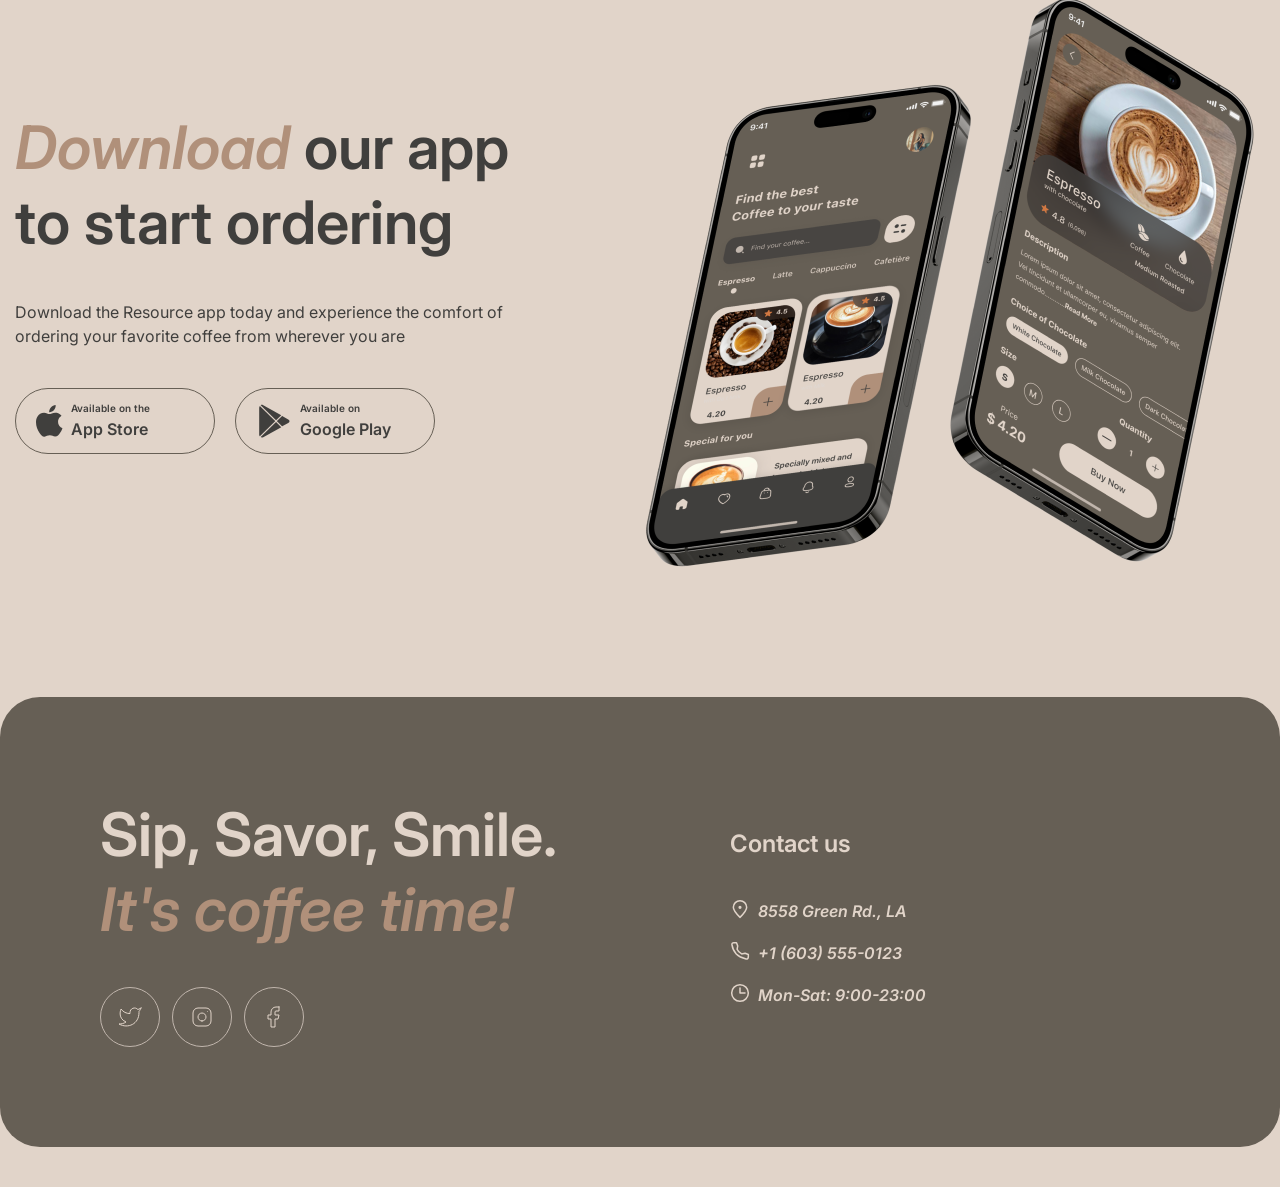
==== commit 1b86227c: "feat: add black-theme and save to localStorage" ====
--- a/index.html
+++ b/index.html
@@ -14,10 +14,10 @@
     <div class="wrapper">
       <header class="header">
         <div class="header__container">
-          <a href="/" class="header__logo-light">
+          <a href="index.html" class="header__logo-light">
             <img src="assets/img/logo-light.svg" alt="logo" />
           </a>
-          <a href="/" class="header__logo-dark">
+          <a href="index.html" class="header__logo-dark">
             <img src="assets/img/logo-dark.svg" alt="logo" />
           </a>
           <div class="header__body">
@@ -79,8 +79,43 @@
               type="button"
               aria-label="Open coffee menu"
             >
-              <p>Menu</p>
-              <img src="assets/icons/coffee-cup.svg" alt="coffee-cup" />
+              <a href="menu.html">Menu</a>
+              <svg
+                xmlns="http://www.w3.org/2000/svg"
+                width="20"
+                height="20"
+                viewBox="0 0 20 20"
+                fill="none"
+              >
+                <path
+                  d="M14.167 9.76667V11.6667C14.167 14.8883 11.5553 17.5 8.33366 17.5C5.112 17.5 2.50033 14.8883 2.50033 11.6667V9.76667C2.50033 9.4353 2.76896 9.16667 3.10033 9.16667H13.567C13.8984 9.16667 14.167 9.4353 14.167 9.76667Z"
+                  stroke="currentColor"
+                  stroke-width="1.5"
+                  stroke-linecap="round"
+                  stroke-linejoin="round"
+                />
+                <path
+                  d="M10.0003 7.50008C10.0003 6.66675 10.5956 5.83341 11.786 5.83341C13.101 5.83341 14.167 4.76743 14.167 3.45246V2.91675"
+                  stroke="currentColor"
+                  stroke-width="1.5"
+                  stroke-linecap="round"
+                  stroke-linejoin="round"
+                />
+                <path
+                  d="M6.66634 7.5V7.08333C6.66634 5.70262 7.78563 4.58333 9.16634 4.58333C10.0868 4.58333 10.833 3.83714 10.833 2.91667V2.5"
+                  stroke="currentColor"
+                  stroke-width="1.5"
+                  stroke-linecap="round"
+                  stroke-linejoin="round"
+                />
+                <path
+                  d="M13.333 9.16675H15.4163C16.5669 9.16675 17.4997 10.0995 17.4997 11.2501C17.4997 12.4007 16.5669 13.3334 15.4163 13.3334H14.1663"
+                  stroke="currentColor"
+                  stroke-width="1.5"
+                  stroke-linecap="round"
+                  stroke-linejoin="round"
+                />
+              </svg>
             </button>
           </div>
         </div>
@@ -110,28 +145,28 @@
                 >
                   <path
                     d="M14.166 9.76667V11.6667C14.166 14.8883 11.5543 17.5 8.33268 17.5C5.11102 17.5 2.49935 14.8883 2.49935 11.6667V9.76667C2.49935 9.4353 2.76798 9.16667 3.09935 9.16667H13.566C13.8974 9.16667 14.166 9.4353 14.166 9.76667Z"
-                    stroke="#403F3D"
+                    stroke="currentColor"
                     stroke-width="1.5"
                     stroke-linecap="round"
                     stroke-linejoin="round"
                   />
                   <path
                     d="M9.99935 7.49996C9.99935 6.66663 10.5946 5.83329 11.7851 5.83329C13.1 5.83329 14.166 4.7673 14.166 3.45234V2.91663"
-                    stroke="#403F3D"
+                    stroke="currentColor"
                     stroke-width="1.5"
                     stroke-linecap="round"
                     stroke-linejoin="round"
                   />
                   <path
                     d="M6.66732 7.5V7.08333C6.66732 5.70262 7.78661 4.58333 9.16732 4.58333C10.0878 4.58333 10.834 3.83714 10.834 2.91667V2.5"
-                    stroke="#403F3D"
+                    stroke="currentColor"
                     stroke-width="1.5"
                     stroke-linecap="round"
                     stroke-linejoin="round"
                   />
                   <path
                     d="M13.334 9.16663H15.4173C16.5679 9.16663 17.5007 10.0994 17.5007 11.25C17.5007 12.4006 16.5679 13.3333 15.4173 13.3333H14.1673"
-                    stroke="#403F3D"
+                    stroke="currentColor"
                     stroke-width="1.5"
                     stroke-linecap="round"
                     stroke-linejoin="round"
@@ -345,7 +380,7 @@
           </div>
         </section>
       </main>
-      <footer class="footer">
+      <footer class="footer" id="contact-us">
         <div class="footer__container">
           <div class="footer__content">
             <div class="footer__socials">
@@ -505,5 +540,6 @@
         </div>
       </footer>
     </div>
+    <script src="js/script.js"></script>
   </body>
 </html>
--- a/css/style.css
+++ b/css/style.css
@@ -44,21 +44,30 @@
   font-size: 1rem;
   background-color: var(--color-background);
   color: var(--color-text);
+
+
 }
 :root {
   --color-background: #e1d4c9;
   --color-text: #403f3d;
+  --border-color: #665F55;
+  --dark-bg-container: #665F55;
+  --dark-border-primary: #C1B6AD;
+  --dark-border-inverse: #665F55;
 }
 
 .dark-theme {
   --color-background: #292826;
   --color-text: #e1d4c9;
+  --border-color: #C1B6AD;
+  --dark-bg-container: #403F3D;
+  --dark-border-inverse: #C1B6AD;
+  --dark-border-primary: #665F55;
 }
 
 .wrapper {
   min-height: 100dvh;
   overflow: clip;
-
   display: flex;
   flex-direction: column;
   padding-top: 20px;
@@ -141,7 +150,6 @@
   background-color: #b0907a;
 }
 .theme-switch__icon--sun {
-  background-color: #b0907a;
   transition: background-color 0.5s ease;
   border-radius: 100%;
 }
@@ -164,6 +172,7 @@
   color: #e1d4c9;
 }
 .header__coffee-menu {
+  color: inherit;
   display: flex;
   align-items: center;
   gap: 8px;
@@ -180,7 +189,7 @@
 }
 
 .header__coffee-menu:hover {
-  border-bottom: 2px solid #403f3d;
+  border-bottom: 2px solid var(--color-text);
 }
 
 /* ------HERO-SECTION------------------------------------- */
@@ -234,8 +243,8 @@
   justify-content: center;
   align-items: center;
   border-radius: 100px;
-  background: #e1d4c9;
-  color: #403f3d;
+  background: var(--color-background);
+  color: var(--color-text);
   text-align: center;
   font-size: 16px;
   font-weight: 600;
@@ -265,7 +274,7 @@
   text-align: center;
 }
 .favorite-coffee__title {
-  color: #403f3d;
+  color: var(--color-text);
   text-align: center;
   font-size: 60px;
   font-style: normal;
@@ -292,7 +301,7 @@
   width: 60px;
   height: 60px;
   border-radius: 100%;
-  border: 1px solid #665f55;
+  border: 1px solid var(--border-color);
   background-color: transparent;
   cursor: pointer;
   display: flex;
@@ -300,11 +309,13 @@
   align-items: center;
   flex-shrink: 0;
   transition: all 0.5s ease;
+  color: var(--color-text);
 }
 
 .favorite-coffee__btn:hover {
-  background-color: #665f55;
-  color: #e1d4c9;
+  background-color: var(--dark-bg-container);
+  color: #e1d4c9;
+  border-color: transparent;
 }
 .favorite-coffee__btn--prev {
   margin-top: 40px;
@@ -322,7 +333,7 @@
   width: 100%;
 }
 .favorite-coffee__name {
-  color: #403f3d;
+  color: var(--color-text);
   text-align: center;
   font-size: 24px;
   font-style: normal;
@@ -331,7 +342,7 @@
   margin-top: 20px;
 }
 .favorite-coffee__desc {
-  color: #403f3d;
+  color: var(--color-text);
   text-align: center;
   font-size: 16px;
   font-style: normal;
@@ -340,7 +351,7 @@
   margin-top: 16px;
 }
 .favorite-coffee__price {
-  color: #403f3d;
+  color: var(--color-text);
   font-size: 24px;
   font-style: normal;
   font-weight: 600;
@@ -361,12 +372,12 @@
   width: 40px;
   height: 4px;
   border-radius: 100px;
-  background: #c1b6ad;
+  background: var(--dark-border-primary);
   border: none;
   cursor: pointer;
 }
 .favorite-coffee__dot--active {
-  background: #665f55;
+  background: var(--dark-border-inverse);
 }
 
 /* -------ABOUT-SECTION----------------------------------------------------- */
@@ -377,7 +388,7 @@
   padding: 0px 0px 0px 15px;
 }
 .about__title {
-  color: #403f3d;
+  color: var(--color-text);
   font-size: 60px;
   font-weight: 600;
   line-height: 125%;
@@ -439,7 +450,7 @@
   gap: 40px;
 }
 .mobile-app__title {
-  color: #403f3d;
+  color: var(--color-text);
   font-size: 60px;
   font-weight: 600;
   line-height: 125%;
@@ -452,7 +463,7 @@
   line-height: 125%;
 }
 .mobile-app__desc {
-  color: #403f3d;
+  color: var(--color-text);
   font-size: 16px;
   font-weight: 400;
   line-height: 150%;
@@ -470,10 +481,10 @@
   align-items: center;
   gap: 8px;
 
-  border: 1px solid #665f55;
+  border: 1px solid var(--dark-border-inverse);
   border-radius: 100px;
 
-  color: #403f3d;
+  color: var(--color-text);
   transition:
     color 0.5s ease,
     background-color 0.5s ease;
@@ -481,7 +492,8 @@
 
 .mobile-app__button:hover {
   color: #e1d4c9;
-  background-color: #665f55;
+  background-color: var(--dark-bg-container);
+  border-color: transparent;
 }
 
 .mobile-app__button--svg {
@@ -514,7 +526,6 @@
 /* ------FOOTER----------------------------------------- */
 .footer {
   margin-top: 100px;
-  margin-bottom: 40px;
 }
 .footer__container {
   padding: 0;
@@ -522,7 +533,7 @@
   gap: 100px;
   align-self: stretch;
   border-radius: 40px;
-  background: var(--Background-Container, #665f55);
+  background:  var(--dark-bg-container);
 }
 .footer__content {
   display: flex;
@@ -580,18 +591,158 @@
   margin-top: 40px;
 }
 .footer__social {
-  color: #C1B6AD;
+  color: #E1D4C9;
   display: flex;
   width: 60px;
   height: 60px;
   justify-content: center;
   align-items: center;
   border-radius: 100px;
-  border: 1px solid #c1b6ad;
+  border: 1px solid var(--dark-border-primary);
   transition: all 0.5s ease;
 }
 
 .footer__social:hover {
-  color: #403F3D;
-  background-color: #E1D4C9;
-}
+  color: var(--color-text);
+  background-color: var(--color-background);
+  border-color: transparent;
+}
+/* ------MENU-SITE------------------------------------------- */
+
+.menu {
+}
+.menu__container {
+  display: flex;
+  flex-direction: column;
+  align-items: center;
+  margin-top: 20px;
+}
+.menu__title {
+  color: var(--color-text);
+  text-align: center;
+  font-size: 60px;
+  font-weight: 600;
+  line-height: 125%;
+  max-width: 800px;
+  width: 100%;
+}
+.menu__title span {
+  color: #b0907a;
+  font-size: 60px;
+  font-style: italic;
+  font-weight: 600;
+  line-height: 125%;
+}
+.menu__filters {
+  display: flex;
+  gap: 16px;
+  margin-top: 40px;
+}
+.menu__filter {
+  color: var(--color-text);
+  display: flex;
+  align-items: center;
+  gap: 8px;
+  padding: 8px 16px 8px 8px;
+  border: 1px solid var(--dark-border-primary);
+  border-radius: 100px;
+  background: transparent;
+  cursor: pointer;
+  transition: 0.5s ease;
+}
+.menu__filter:hover {
+  color: #e1d4c9;
+  background-color: var(--dark-bg-container);
+  border-color: transparent;
+}
+.menu__filter:hover .menu__filter-icon {
+  background-color: var(--color-background);
+  border: transparent;
+}
+.menu__filter-icon {
+  width: 30px;
+  height: 30px;
+  display: flex;
+  align-items: center;
+  justify-content: center;
+  border-radius: 100px;
+  background-color: var(--dark-border-primary);
+  padding: 3px 7px;
+  transition: 0.5s ease;
+}
+
+.menu__filter-icon img {
+}
+.menu__filter--active {
+  background-color: var(--dark-bg-container);
+  border-color: transparent;
+  color: #e1d4c9;
+}
+.menu__filter--active .menu__filter-icon {
+  background-color: var(--color-background);
+}
+
+.menu__cards {
+  display: flex;
+  width: 100%;
+  gap: 40px;
+  margin-top: 40px;
+  flex-wrap: wrap;
+}
+
+.menu-card {
+  display: flex;
+  flex-direction: column;
+  width: 310px;
+  height: 506px;
+  border: 1px solid var(--dark-border-primary);
+  border-radius: 40px;
+  overflow: hidden;
+  box-sizing: border-box;
+  cursor: pointer;
+}
+
+.menu-card__image {
+  width: 310px;
+  height: 310px;
+  flex-shrink: 0;
+  overflow: hidden;
+  border-radius: 40px;
+}
+
+.menu-card__image img {
+  display: block;
+  width: 100%;
+  height: 100%;
+  object-fit: cover;
+}
+
+.menu-card__content {
+  display: flex;
+  flex-direction: column;
+  gap: 12px;
+  padding: 20px;
+  flex: 1;
+}
+
+.menu-card__title {
+  color: var(--color-text);
+  font-size: 24px;
+  font-weight: 600;
+  line-height: 125%;
+}
+
+.menu-card__description {
+  color: var(--color-text);
+  font-size: 16px;
+  font-weight: 400;
+  line-height: 150%;
+}
+
+.menu-card__price {
+  margin-top: auto;
+  color: var(--color-text);
+  font-size: 24px;
+  font-weight: 600;
+  line-height: 125%;
+}
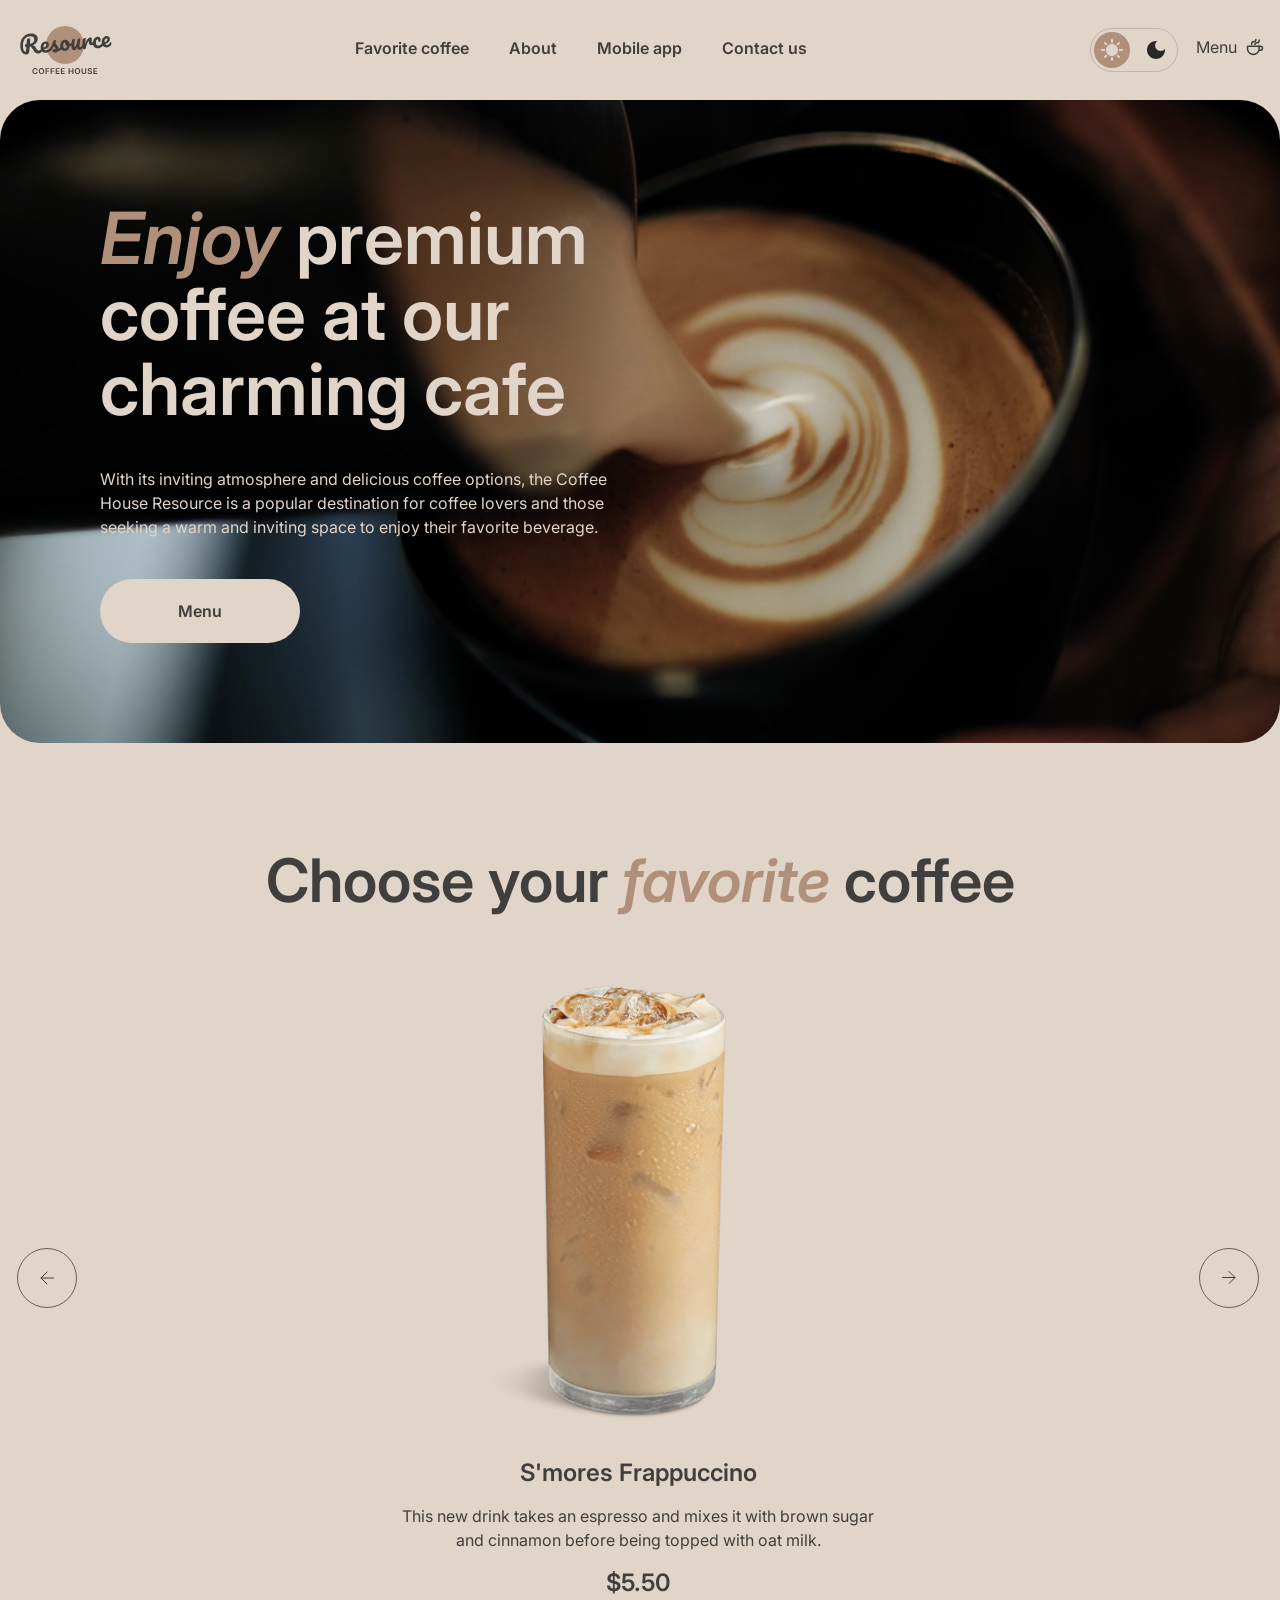
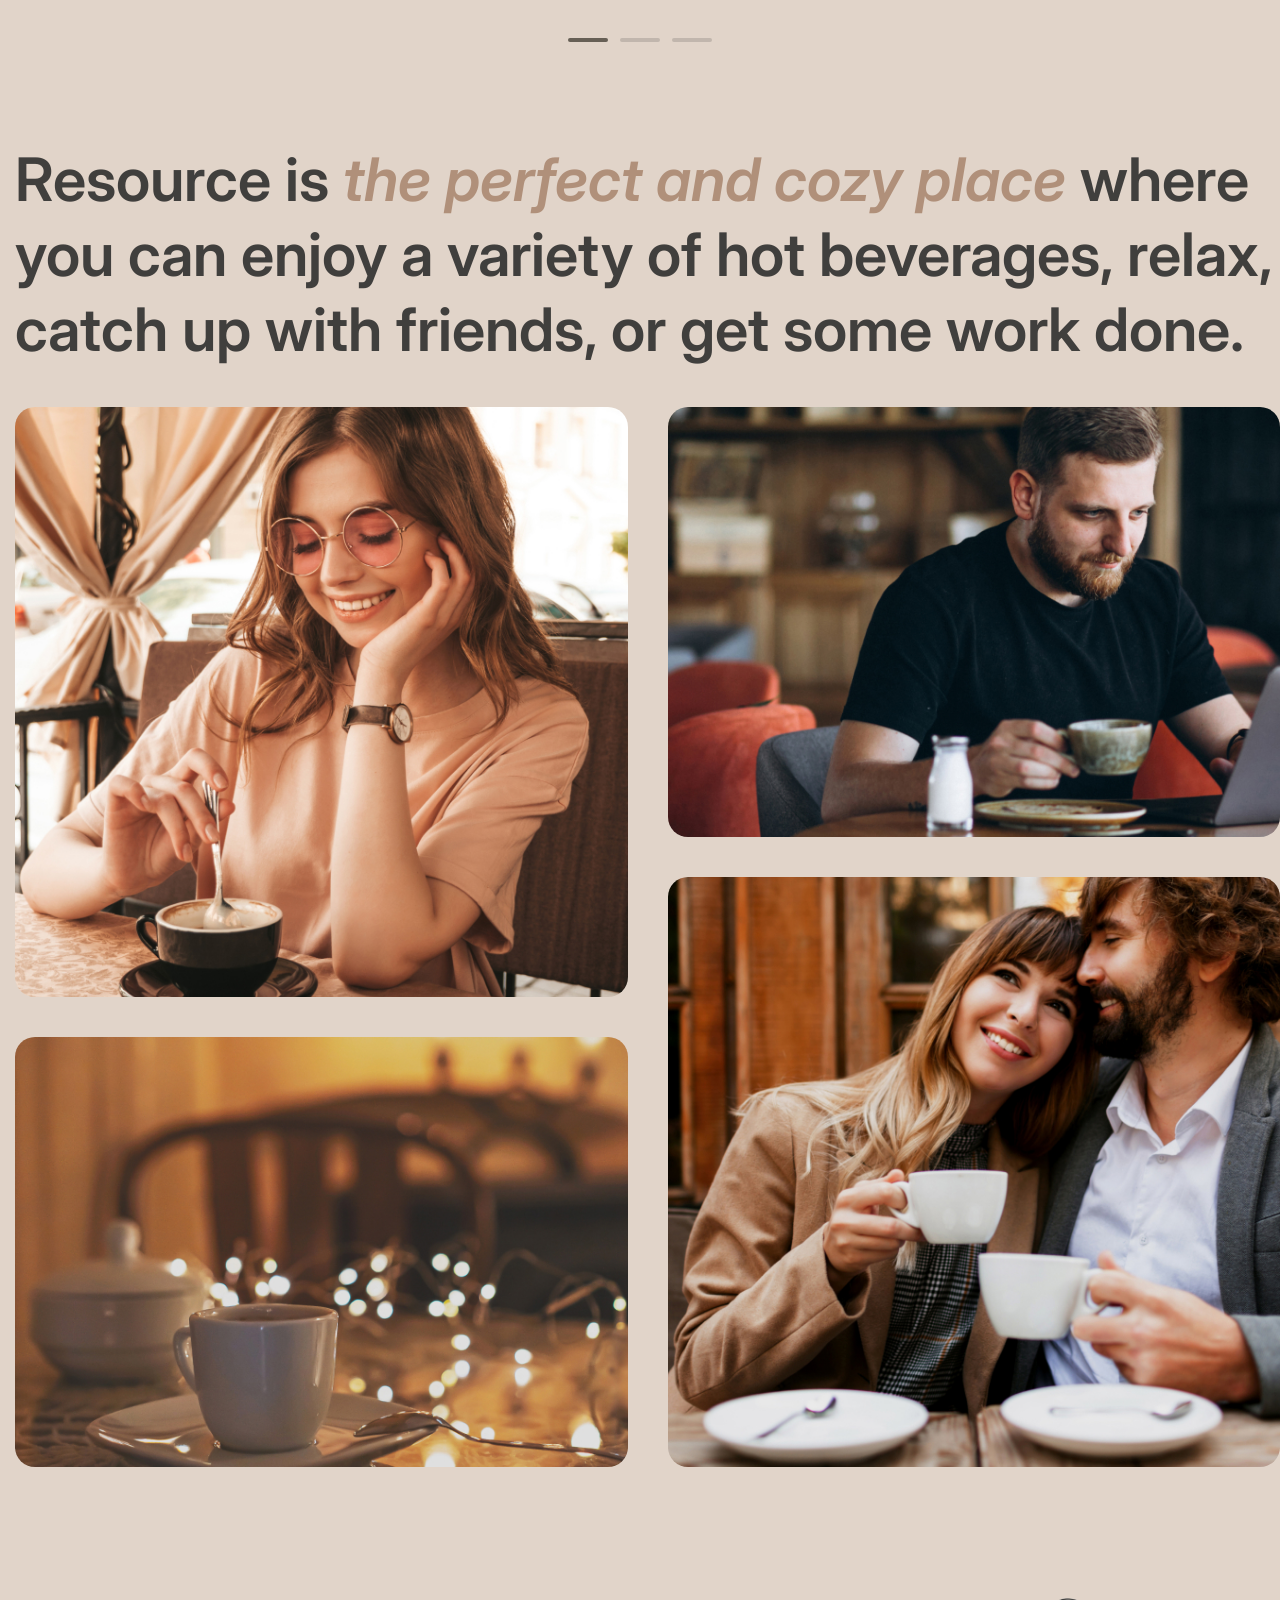
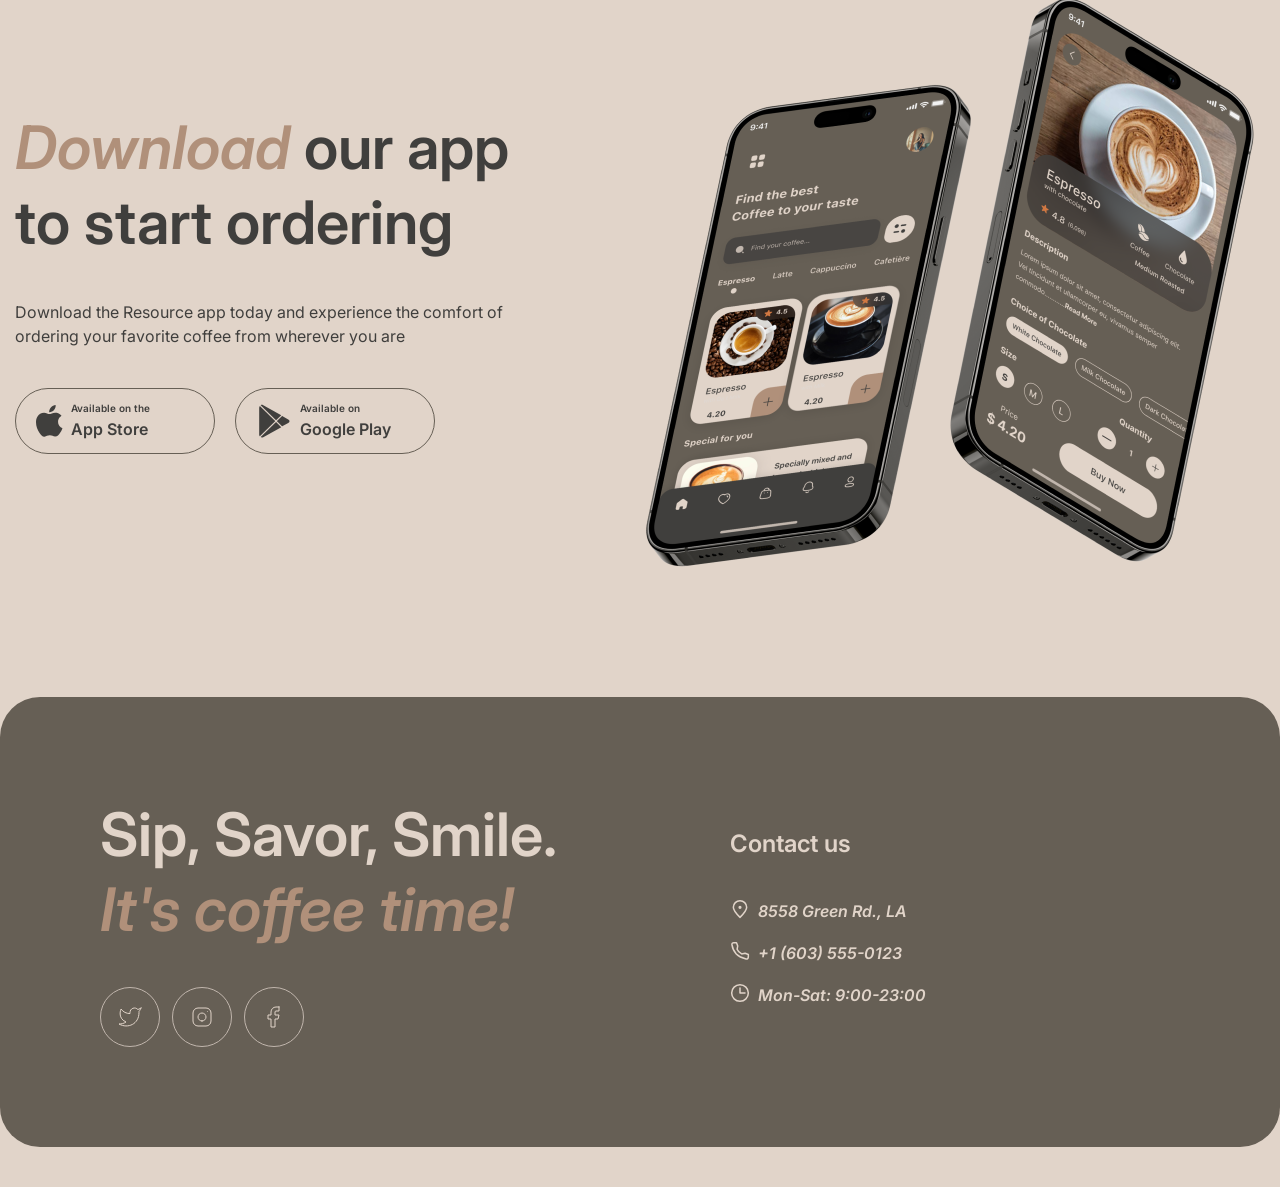
==== commit b616a0c5: "feat: add adaptive" ====
--- a/index.html
+++ b/index.html
@@ -9,16 +9,14 @@
       rel="stylesheet"
     />
     <link rel="stylesheet" href="css/style.css" />
+    <link rel="icon" href="assets/favicon/coffee.png">
   </head>
   <body>
     <div class="wrapper">
       <header class="header">
         <div class="header__container">
           <a href="index.html" class="header__logo-light">
-            <img src="assets/img/logo-light.svg" alt="logo" />
-          </a>
-          <a href="index.html" class="header__logo-dark">
-            <img src="assets/img/logo-dark.svg" alt="logo" />
+            <img id="logo" src="assets/img/logo-light.svg" alt="logo" />
           </a>
           <div class="header__body">
             <nav class="header__nav nav">
@@ -74,12 +72,9 @@
                 </svg>
               </span>
             </button>
-            <button
+            <a href="menu.html"
               class="header__coffee-menu"
-              type="button"
-              aria-label="Open coffee menu"
-            >
-              <a href="menu.html">Menu</a>
+            > <span>Menu</span>
               <svg
                 xmlns="http://www.w3.org/2000/svg"
                 width="20"
@@ -116,6 +111,13 @@
                   stroke-linejoin="round"
                 />
               </svg>
+            </a>
+            <button
+              class="burger"
+              type="button"
+            >
+              <span></span>
+              <span></span>
             </button>
           </div>
         </div>
@@ -133,7 +135,7 @@
                 and those seeking a warm and inviting space to enjoy their
                 favorite beverage.
               </div>
-              <a href="#" class="hero__button">
+              <a href="menu.html" class="hero__button">
                 <span>Menu</span>
                 <svg
                   class="hero__button-icon"
@@ -271,7 +273,7 @@
                     class="about__image about__image--big"
                   />
                 </div>
-                <div class="about__image-wrapper">
+                <div class="about__image-wrapper about__image-wrapper--small">
                   <img
                     src="assets/about-img/about-2.jpg"
                     alt="Coffee cup"
@@ -280,7 +282,7 @@
                 </div>
               </div>
               <div class="about__column">
-                <div class="about__image-wrapper">
+                <div class="about__image-wrapper about__image-wrapper--small">
                   <img
                     src="assets/about-img/about-3.jpg"
                     alt="Man drinking coffee"
--- a/css/style.css
+++ b/css/style.css
@@ -44,25 +44,23 @@
   font-size: 1rem;
   background-color: var(--color-background);
   color: var(--color-text);
-
-
 }
 :root {
   --color-background: #e1d4c9;
   --color-text: #403f3d;
-  --border-color: #665F55;
-  --dark-bg-container: #665F55;
-  --dark-border-primary: #C1B6AD;
-  --dark-border-inverse: #665F55;
+  --border-color: #665f55;
+  --dark-bg-container: #665f55;
+  --dark-border-primary: #c1b6ad;
+  --dark-border-inverse: #665f55;
 }
 
 .dark-theme {
   --color-background: #292826;
   --color-text: #e1d4c9;
-  --border-color: #C1B6AD;
-  --dark-bg-container: #403F3D;
-  --dark-border-inverse: #C1B6AD;
-  --dark-border-primary: #665F55;
+  --border-color: #c1b6ad;
+  --dark-bg-container: #403f3d;
+  --dark-border-inverse: #c1b6ad;
+  --dark-border-primary: #665f55;
 }
 
 .wrapper {
@@ -94,7 +92,6 @@
 .header__logo-light {
 }
 .header__logo-dark {
-  display: none;
 }
 .header__body {
   display: flex;
@@ -191,7 +188,53 @@
 .header__coffee-menu:hover {
   border-bottom: 2px solid var(--color-text);
 }
-
+.burger {
+  display: none;
+  flex-direction: column;
+  justify-content: center;
+  align-items: center;
+  gap: 8px;
+  flex-shrink: 0;
+  width: 44px;
+  height: 44px;
+  padding: 0;
+  border: 1px solid currentColor;
+  border-radius: 50%;
+  background: transparent;
+  color: inherit;
+  cursor: pointer;
+}
+
+.burger span {
+  display: block;
+  width: 16px;
+  height: 2px;
+  background-color: currentColor;
+}
+
+.header__actions {
+  align-items: center;
+}
+
+@media (max-width: 768px) {
+  .header__container {
+    padding: 0px 40px;
+  }
+  .header__nav {
+    display: none;
+  }
+  .header__coffee-menu {
+    display: none;
+  }
+  .burger {
+    display: flex;
+  }
+}
+@media (max-width: 380px) {
+  .header__container {
+    padding: 0px 16px;
+  }
+}
 /* ------HERO-SECTION------------------------------------- */
 .hero {
   margin-top: 20px;
@@ -263,6 +306,25 @@
 .hero__button:hover .hero__button-icon {
   opacity: 1;
 }
+@media (max-width: 768px) {
+  .hero__container {
+    margin: 0px 40px;
+    padding: 100px 60px;
+  }
+}
+@media (max-width: 380px) {
+  .hero__container {
+    margin: 0px 16px;
+    padding: 60px 16px;
+  }
+  .hero__content {
+    max-width: 316px;
+  }
+  .hero__title {
+    font-size: 42px;
+    line-height: 115%;
+  }
+}
 /* ----FAVORITE-COFFEE-SECTION----------------------------------------- */
 .favorite-coffee {
   margin-top: 100px;
@@ -380,6 +442,25 @@
   background: var(--dark-border-inverse);
 }
 
+@media (max-width: 768px) {
+  .favorite-coffee__container {
+    margin: 0px 40px;
+  }
+}
+@media (max-width: 380px) {
+  .favorite-coffee__container {
+    margin: 0px 16px;
+    padding: 0;
+  }
+  .favorite-coffee__title {
+    font-size: 32px;
+    line-height: 125%;
+  }
+  .favorite-coffee__btn {
+    display: none;
+  }
+}
+
 /* -------ABOUT-SECTION----------------------------------------------------- */
 .about {
   margin-top: 100px;
@@ -416,6 +497,7 @@
 .about__image-wrapper {
   overflow: hidden;
   border-radius: 20px;
+  cursor: pointer;
 }
 
 .about__image {
@@ -424,6 +506,13 @@
   object-fit: cover;
 }
 
+.about__image {
+  transition: transform 0.5s ease;
+}
+
+.about__image-wrapper:hover .about__image {
+  transform: scale(1);
+}
 .about__image--big {
   height: 590px;
   transform: scale(1.12);
@@ -432,6 +521,31 @@
 .about__image--small {
   height: 430px;
   transform: scale(1.09);
+}
+@media (max-width: 768px) {
+  .about__container {
+    padding: 0;
+    margin: 0px 40px;
+  }
+  .about__gallery {
+    grid-template-columns: 1fr;
+  }
+
+  .about__image-wrapper--small {
+    display: none;
+  }
+}
+@media (max-width: 380px) {
+  .about__container {
+    padding: 0;
+    margin: 0px 16px;
+  }
+  .about__title {
+    font-size: 32px;
+  }
+  .about__title span {
+    font-size: 32px;
+  }
 }
 /* -----MOBILE-APP-SECTION--------------------------------------- */
 .mobile-app {
@@ -523,6 +637,33 @@
   color: currentColor;
 }
 
+@media (max-width: 768px) {
+  .mobile-app__container {
+    padding: 0px;
+    margin: 0px 40px;
+  }
+  .mobile-app__content {
+    flex-direction: column;
+  }
+}
+@media (max-width: 380px) {
+  .mobile-app__container {
+    margin: 0px 16px;
+  }
+  .mobile-app__title {
+    font-size: 32px;
+  }
+  .mobile-app__title span {
+    font-size: 32px;
+  }
+  .mobile-app__buttons {
+    flex-direction: column;
+  }
+  .mobile-app__img img {
+    max-width: 630px;
+    width: 100%;
+  }
+}
 /* ------FOOTER----------------------------------------- */
 .footer {
   margin-top: 100px;
@@ -533,7 +674,7 @@
   gap: 100px;
   align-self: stretch;
   border-radius: 40px;
-  background:  var(--dark-bg-container);
+  background: var(--dark-bg-container);
 }
 .footer__content {
   display: flex;
@@ -591,7 +732,7 @@
   margin-top: 40px;
 }
 .footer__social {
-  color: #E1D4C9;
+  color: #e1d4c9;
   display: flex;
   width: 60px;
   height: 60px;
@@ -606,6 +747,28 @@
   color: var(--color-text);
   background-color: var(--color-background);
   border-color: transparent;
+}
+@media (max-width: 768px) {
+  .footer__container {
+    padding: 100px 60px;
+    margin: 0px 40px;
+  }
+  .footer__content {
+    padding: 0px;
+    flex-direction: column;
+  }
+}
+@media (max-width: 380px) {
+  .footer__container {
+    padding: 60px 16px;
+    margin: 0px 16px;
+  }
+  .footer__title {
+    font-size: 32px;
+  }
+  .footer__title span {
+    font-size: 32px;
+  }
 }
 /* ------MENU-SITE------------------------------------------- */
 
@@ -684,6 +847,7 @@
 
 .menu__cards {
   display: flex;
+  justify-content: center;
   width: 100%;
   gap: 40px;
   margin-top: 40px;
@@ -715,6 +879,11 @@
   width: 100%;
   height: 100%;
   object-fit: cover;
+  transform: scale(1.1);
+  transition: transform 0.5s ease;
+}
+.menu-card:hover .menu-card__image img {
+  transform: scale(1);
 }
 
 .menu-card__content {
@@ -746,3 +915,37 @@
   font-weight: 600;
   line-height: 125%;
 }
+
+.menu__relaod {
+  display: flex;
+  align-items: center;
+  justify-content: center;
+  width: 60px;
+  height: 60px;
+  border: 1px solid currentColor;
+  border-radius: 50%;
+  background: transparent;
+  color: inherit;
+  cursor: pointer;
+  margin-top: 40px;
+}
+
+@media (max-width: 768px) {
+  .menu__container {
+    padding: 0px;
+    margin: 0px 40px;
+  }
+}
+@media (max-width: 380px) {
+  .menu__container {
+    padding: 0px;
+    margin: 0px 16px;
+  }
+  .menu__title {
+    font-size: 32px;
+    margin-top: 20px;
+  }
+  .menu__title span {
+    font-size: 32px;
+  }
+}
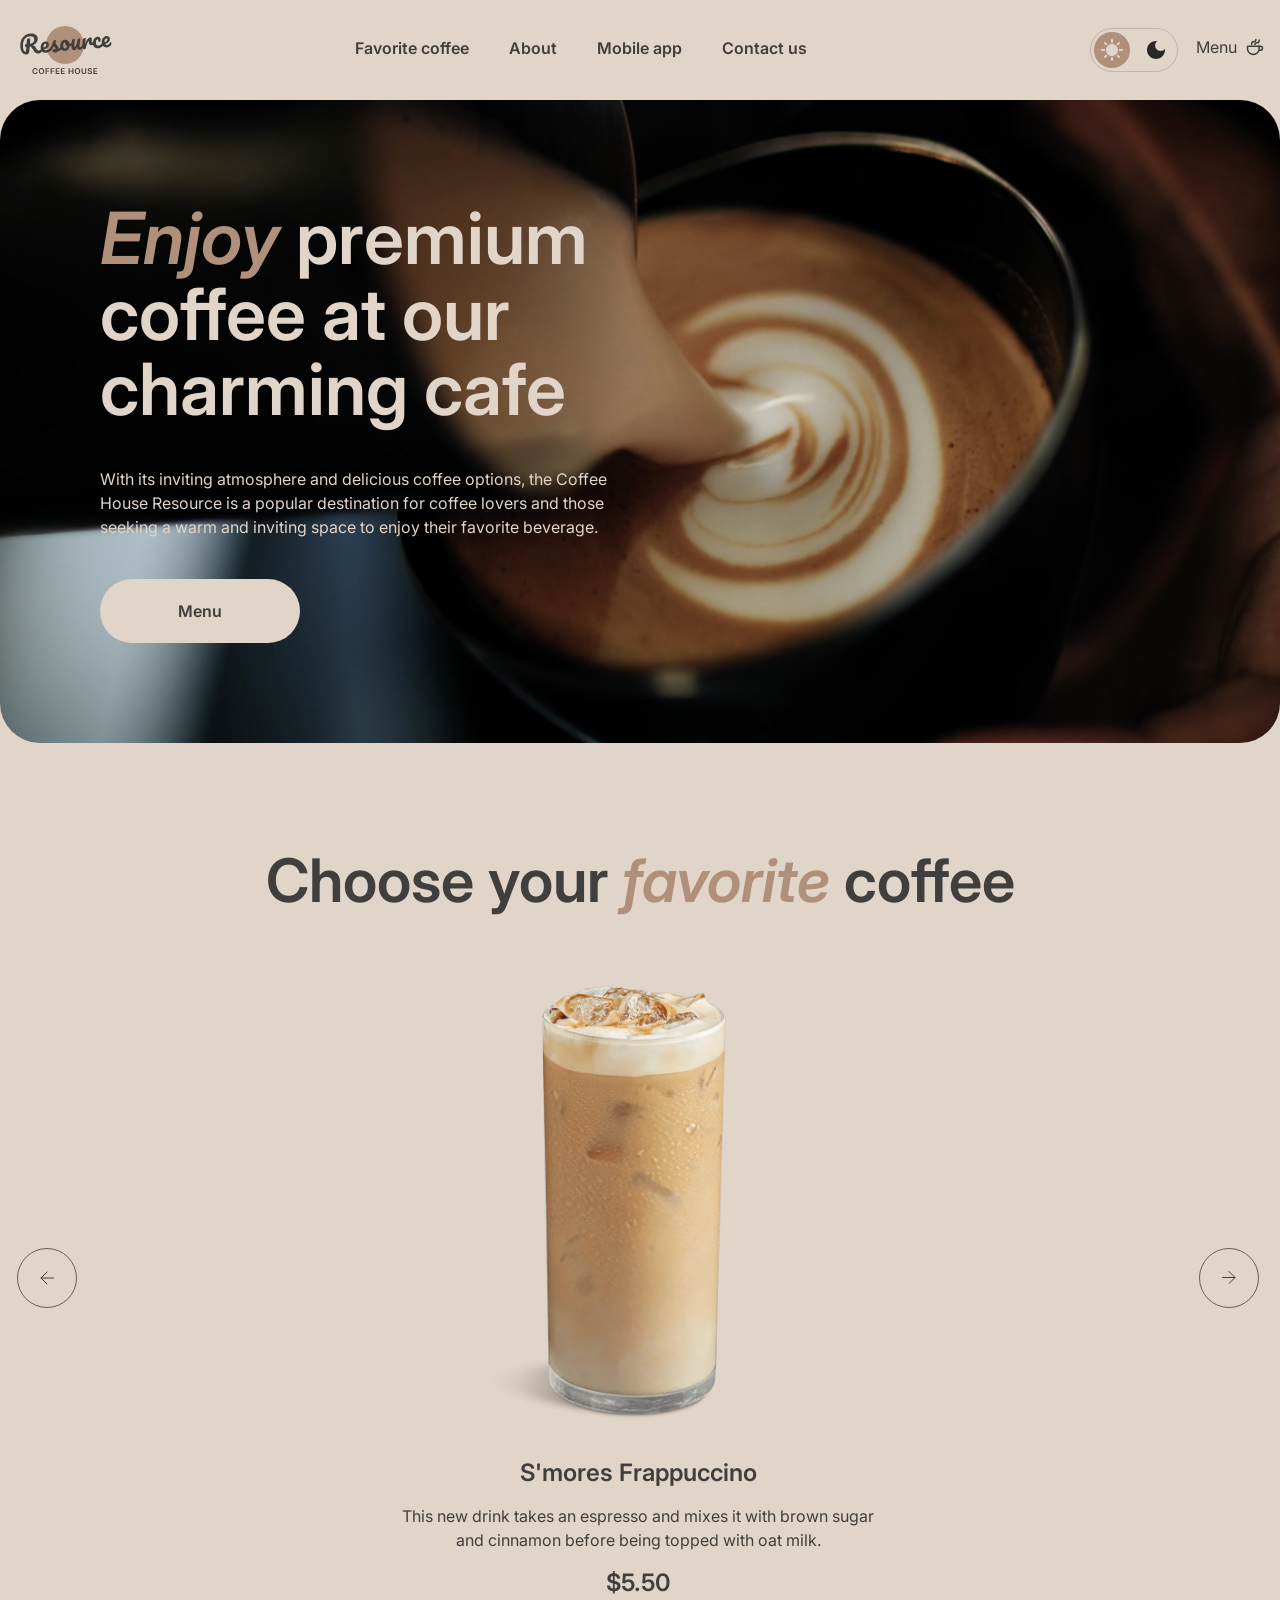
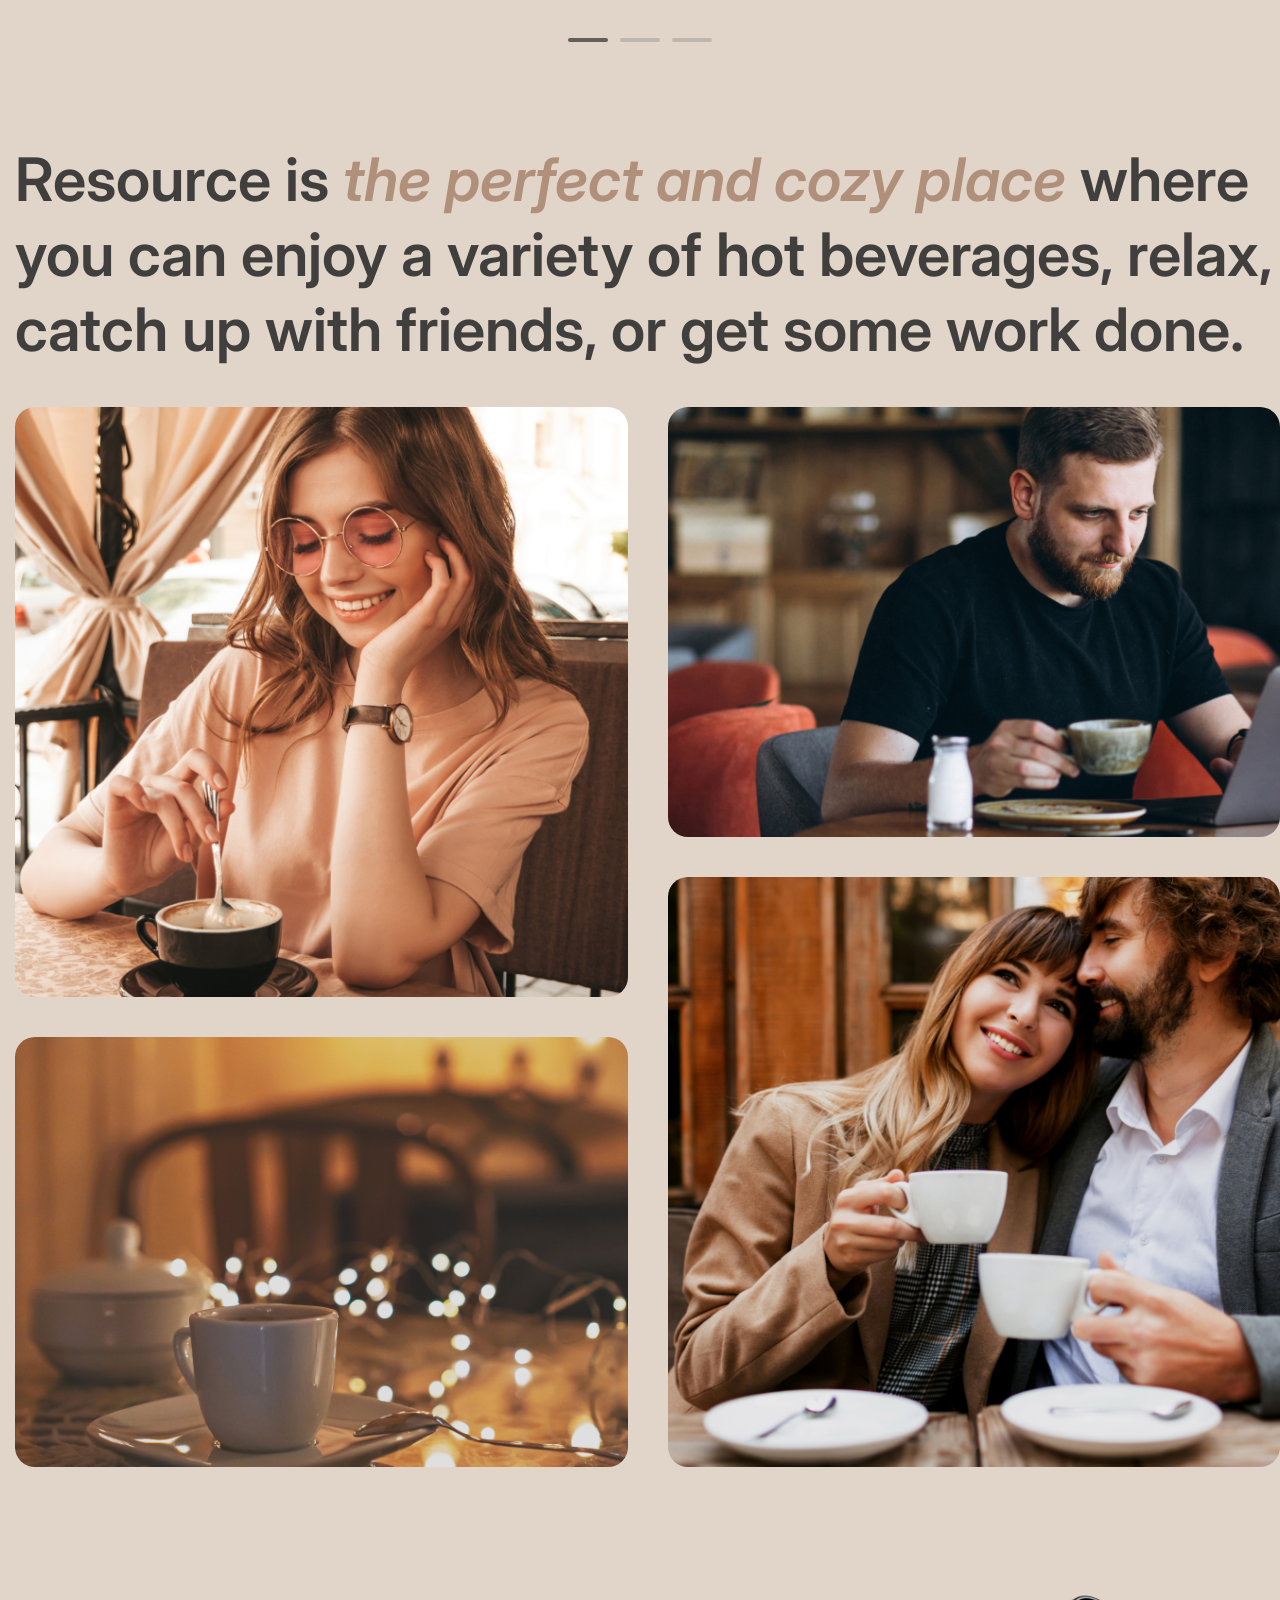
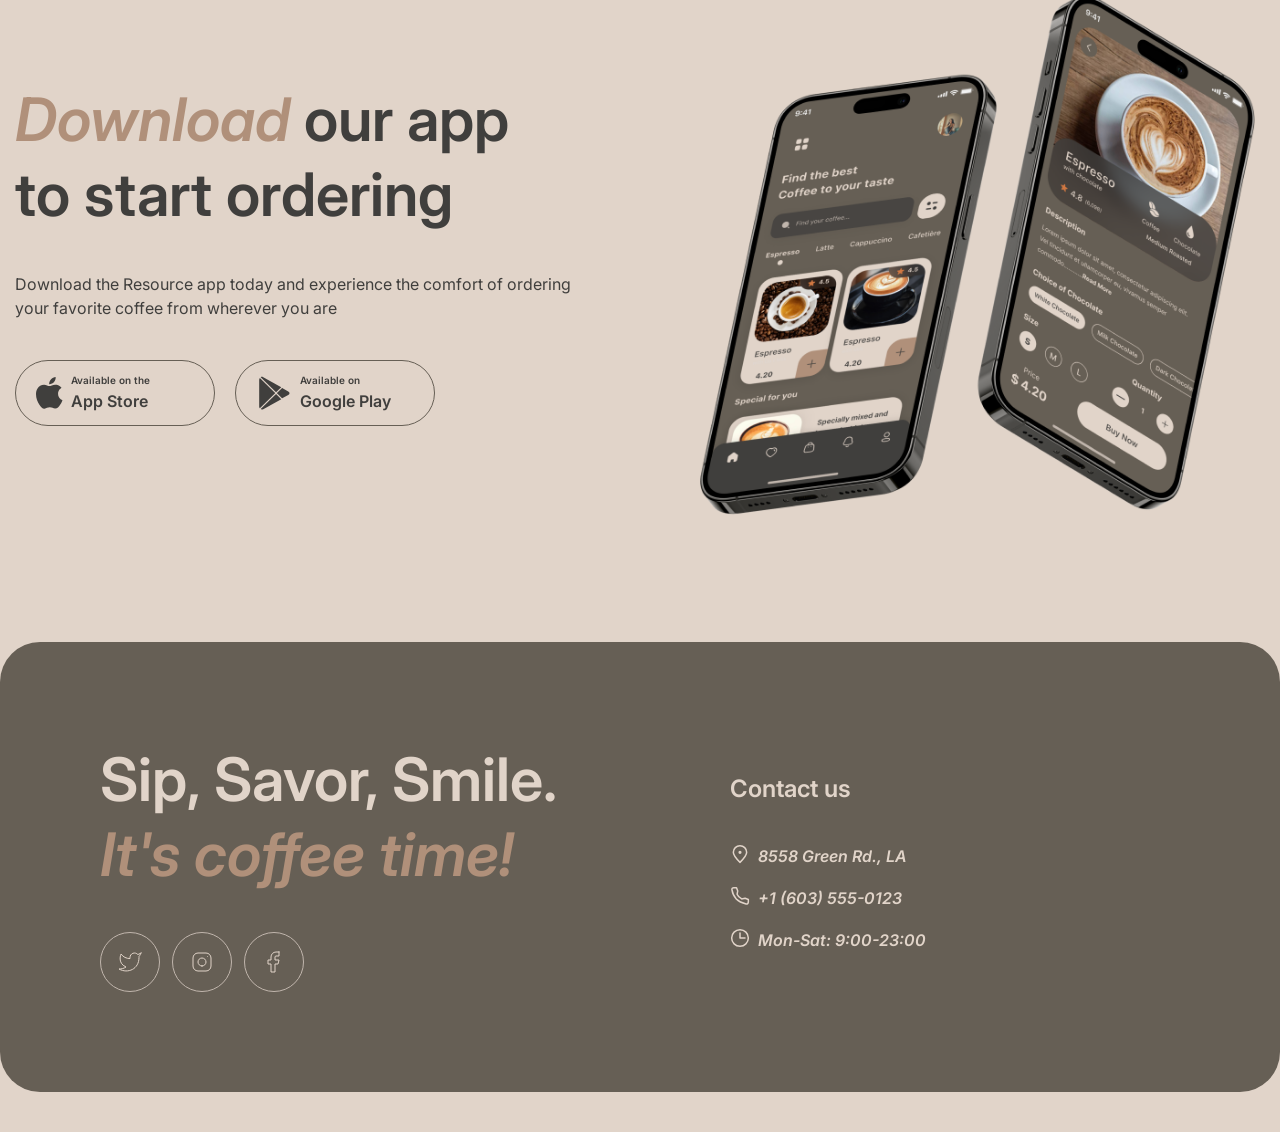
==== commit 717a537f: "fix: add link for social media" ====
--- a/index.html
+++ b/index.html
@@ -212,6 +212,7 @@
                     src="assets/slider-img/coffee-slider-1.png"
                     alt="S'mores Frappuccino"
                     class="favorite-coffee__image"
+                    aria-hidden="true"
                   />
 
                   <h3 class="favorite-coffee__name">S'mores Frappuccino</h3>
@@ -271,6 +272,7 @@
                     src="assets/about-img/about-1.jpg"
                     alt="Coffee shop"
                     class="about__image about__image--big"
+                    aria-hidden="true"
                   />
                 </div>
                 <div class="about__image-wrapper about__image-wrapper--small">
@@ -278,6 +280,7 @@
                     src="assets/about-img/about-2.jpg"
                     alt="Coffee cup"
                     class="about__image about__image--small"
+                    aria-hidden="true"
                   />
                 </div>
               </div>
@@ -287,6 +290,7 @@
                     src="assets/about-img/about-3.jpg"
                     alt="Man drinking coffee"
                     class="about__image about__image--small"
+                    aria-hidden="true"
                   />
                 </div>
                 <div class="about__image-wrapper">
@@ -294,6 +298,7 @@
                     src="assets/about-img/about-4.jpg"
                     alt="Couple drinking coffee"
                     class="about__image about__image--big"
+                    aria-hidden="true"
                   />
                 </div>
               </div>
@@ -376,6 +381,7 @@
                 <img
                   src="assets/mobile-app/mobile-screens.png"
                   alt="mobile-app-img"
+                  aria-hidden="true"
                 />
               </div>
             </div>
@@ -392,7 +398,7 @@
               </h2>
 
               <div class="footer__media">
-                <a href="#" class="footer__social">
+                <a href="https://x.com/hashtag/coffee" class="footer__social">
                   <svg
                     xmlns="http://www.w3.org/2000/svg"
                     width="24"
@@ -409,7 +415,7 @@
                   </svg>
                 </a>
 
-                <a href="#" class="footer__social">
+                <a href="https://www.instagram.com/rsschool_news/" class="footer__social">
                   <svg
                     xmlns="http://www.w3.org/2000/svg"
                     width="24"
@@ -436,7 +442,7 @@
                   </svg>
                 </a>
 
-                <a href="#" class="footer__social">
+                <a href="https://www.facebook.com/groups/448317862378851/" class="footer__social">
                   <svg
                     xmlns="http://www.w3.org/2000/svg"
                     width="24"
--- a/css/style.css
+++ b/css/style.css
@@ -558,10 +558,25 @@
   align-items: center;
   gap: 100px;
 }
+
 .mobile-app__download {
   display: flex;
   flex-direction: column;
   gap: 40px;
+  flex: 1;
+  min-width: 0;
+}
+
+.mobile-app__img {
+  flex: 1;
+  min-width: 0;
+}
+
+.mobile-app__img img {
+  display: block;
+  width: 100%;
+  height: auto;
+  max-width: 630px;
 }
 .mobile-app__title {
   color: var(--color-text);
@@ -916,8 +931,8 @@
   line-height: 125%;
 }
 
-.menu__relaod {
-  display: flex;
+.menu__reload {
+  display: none;
   align-items: center;
   justify-content: center;
   width: 60px;
@@ -935,6 +950,9 @@
     padding: 0px;
     margin: 0px 40px;
   }
+  .menu__reload {
+    display: flex;
+  }
 }
 @media (max-width: 380px) {
   .menu__container {
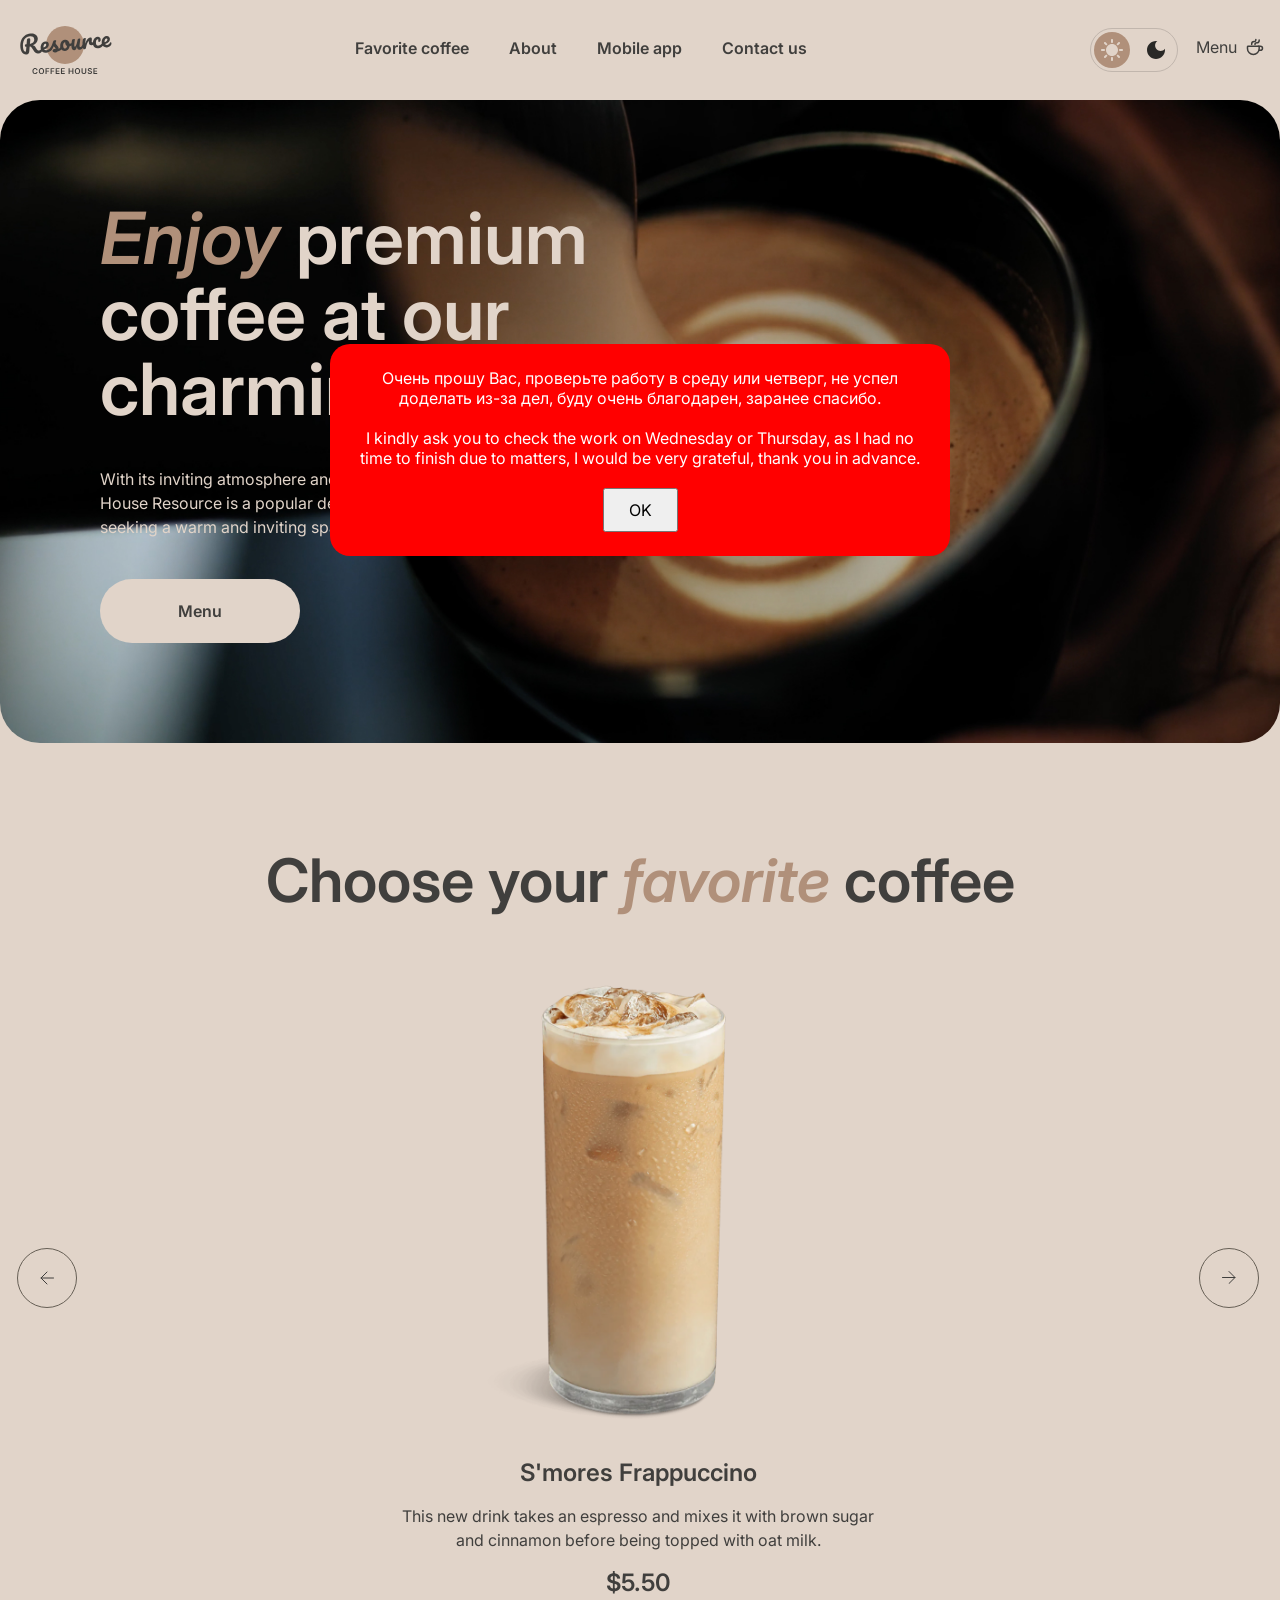
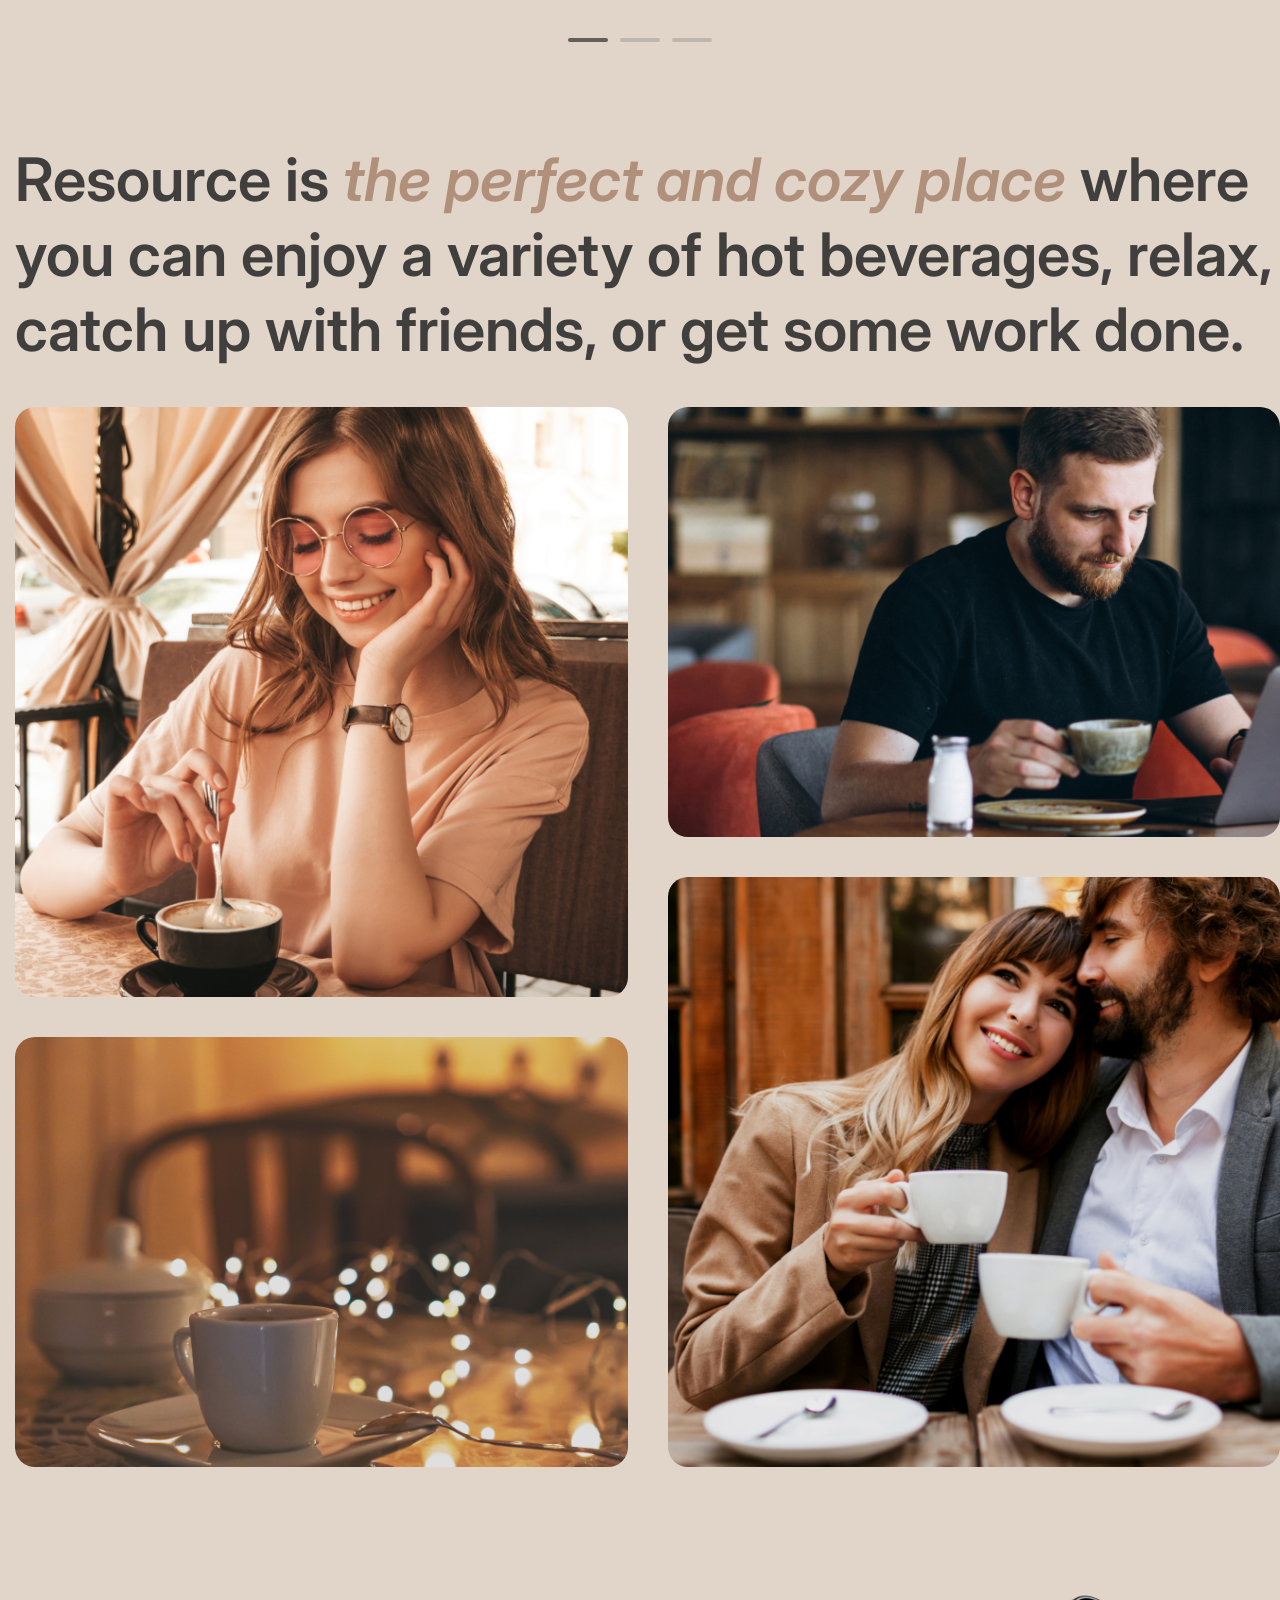
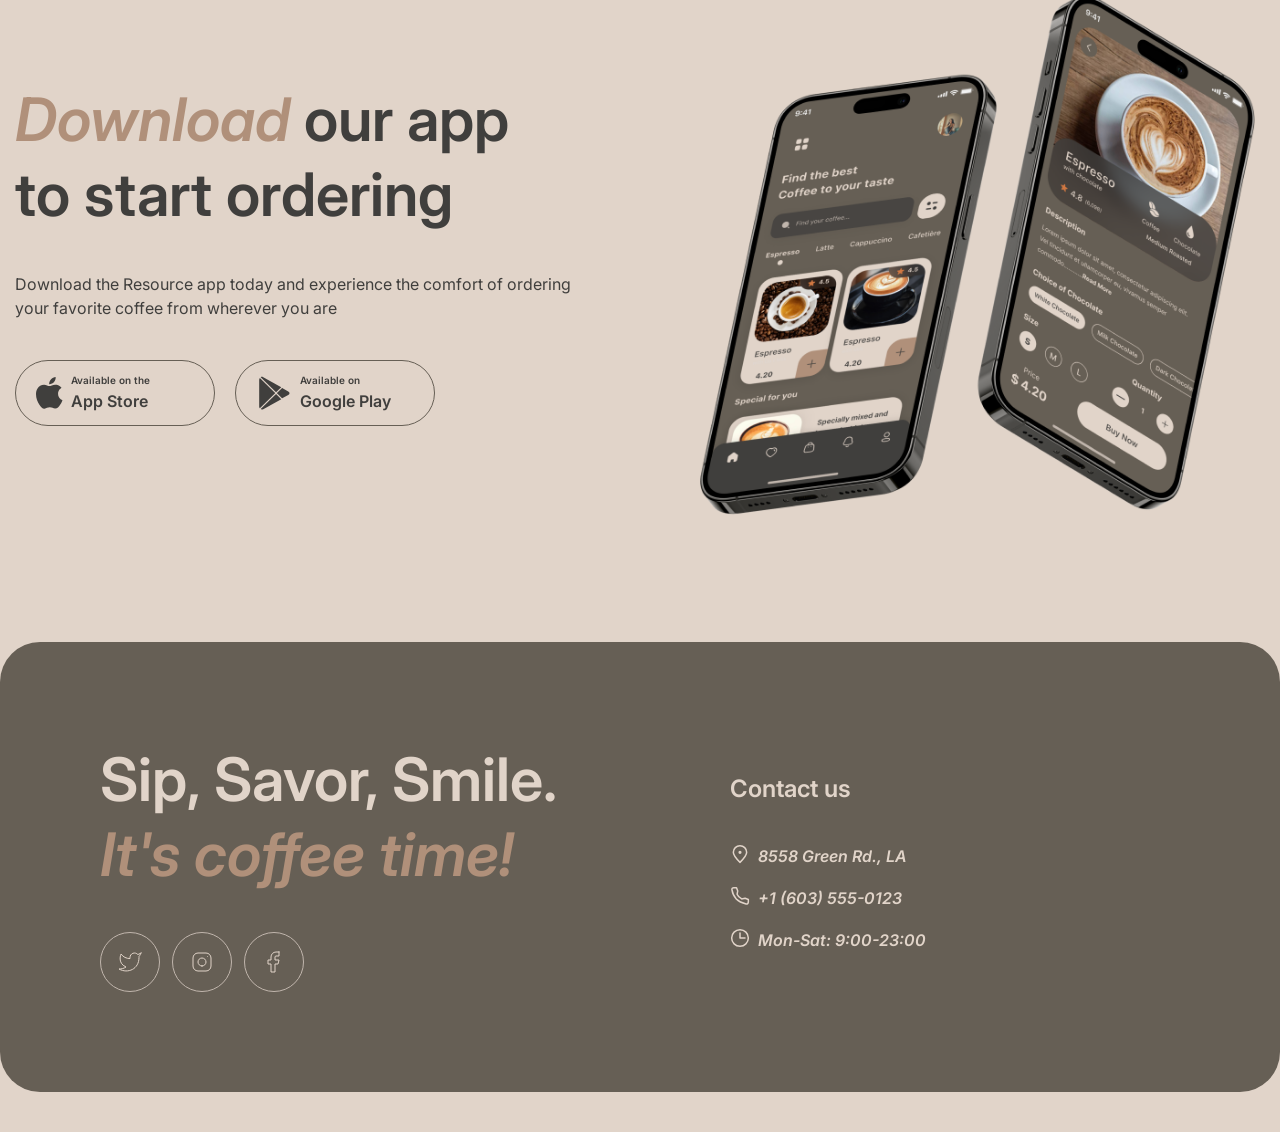
==== commit b8f0e1b4: "init: add modal window and alarm message" ====
--- a/index.html
+++ b/index.html
@@ -9,7 +9,7 @@
       rel="stylesheet"
     />
     <link rel="stylesheet" href="css/style.css" />
-    <link rel="icon" href="assets/favicon/coffee.png">
+    <link rel="icon" href="assets/favicon/coffee.png" />
   </head>
   <body>
     <div class="wrapper">
@@ -36,6 +36,48 @@
                   <a href="#contact-us" class="nav__link">Contact us</a>
                 </li>
               </ul>
+              <a
+                href="menu.html"
+                class="header__coffee-menu header__coffee-menu--mobile"
+              >
+                <span>Menu</span>
+                <svg
+                  xmlns="http://www.w3.org/2000/svg"
+                  width="20"
+                  height="20"
+                  viewBox="0 0 20 20"
+                  fill="none"
+                >
+                  <path
+                    d="M14.167 9.76667V11.6667C14.167 14.8883 11.5553 17.5 8.33366 17.5C5.112 17.5 2.50033 14.8883 2.50033 11.6667V9.76667C2.50033 9.4353 2.76896 9.16667 3.10033 9.16667H13.567C13.8984 9.16667 14.167 9.4353 14.167 9.76667Z"
+                    stroke="currentColor"
+                    stroke-width="1.5"
+                    stroke-linecap="round"
+                    stroke-linejoin="round"
+                  />
+                  <path
+                    d="M10.0003 7.50008C10.0003 6.66675 10.5956 5.83341 11.786 5.83341C13.101 5.83341 14.167 4.76743 14.167 3.45246V2.91675"
+                    stroke="currentColor"
+                    stroke-width="1.5"
+                    stroke-linecap="round"
+                    stroke-linejoin="round"
+                  />
+                  <path
+                    d="M6.66634 7.5V7.08333C6.66634 5.70262 7.78563 4.58333 9.16634 4.58333C10.0868 4.58333 10.833 3.83714 10.833 2.91667V2.5"
+                    stroke="currentColor"
+                    stroke-width="1.5"
+                    stroke-linecap="round"
+                    stroke-linejoin="round"
+                  />
+                  <path
+                    d="M13.333 9.16675H15.4163C16.5669 9.16675 17.4997 10.0995 17.4997 11.2501C17.4997 12.4007 16.5669 13.3334 15.4163 13.3334H14.1663"
+                    stroke="currentColor"
+                    stroke-width="1.5"
+                    stroke-linecap="round"
+                    stroke-linejoin="round"
+                  />
+                </svg>
+              </a>
             </nav>
           </div>
           <div class="header__actions">
@@ -72,9 +114,8 @@
                 </svg>
               </span>
             </button>
-            <a href="menu.html"
-              class="header__coffee-menu"
-            > <span>Menu</span>
+            <a href="menu.html" class="header__coffee-menu">
+              <span>Menu</span>
               <svg
                 xmlns="http://www.w3.org/2000/svg"
                 width="20"
@@ -112,10 +153,7 @@
                 />
               </svg>
             </a>
-            <button
-              class="burger"
-              type="button"
-            >
+            <button class="burger" type="button">
               <span></span>
               <span></span>
             </button>
@@ -415,7 +453,10 @@
                   </svg>
                 </a>
 
-                <a href="https://www.instagram.com/rsschool_news/" class="footer__social">
+                <a
+                  href="https://www.instagram.com/rsschool_news/"
+                  class="footer__social"
+                >
                   <svg
                     xmlns="http://www.w3.org/2000/svg"
                     width="24"
@@ -442,7 +483,10 @@
                   </svg>
                 </a>
 
-                <a href="https://www.facebook.com/groups/448317862378851/" class="footer__social">
+                <a
+                  href="https://www.facebook.com/groups/448317862378851/"
+                  class="footer__social"
+                >
                   <svg
                     xmlns="http://www.w3.org/2000/svg"
                     width="24"
@@ -548,6 +592,20 @@
         </div>
       </footer>
     </div>
+    <div class="notice-overlay">
+      <div class="notice">
+        <p class="notice__text">
+          Очень прошу Вас, проверьте работу в среду или четверг, не успел
+          доделать из-за дел, буду очень благодарен, заранее спасибо.
+        </p>
+        <p class="notice__text">
+          I kindly ask you to check the work on Wednesday or Thursday, as I had
+          no time to finish due to matters, I would be very grateful, thank you
+          in advance.
+        </p>
+        <button class="notice__button">OK</button>
+      </div>
+    </div>
     <script src="js/script.js"></script>
   </body>
 </html>
--- a/css/style.css
+++ b/css/style.css
@@ -81,6 +81,9 @@
   padding-right: 0.9375rem;
   margin: 0 auto;
 }
+body.no-scroll {
+  overflow: hidden;
+}
 
 /*--------HEADER----------------------------------- */
 
@@ -190,10 +193,11 @@
 }
 .burger {
   display: none;
-  flex-direction: column;
-  justify-content: center;
-  align-items: center;
-  gap: 8px;
+  position: relative;
+  /* flex-direction: column;
+  justify-content: center;
+  align-items: center;
+  gap: 8px; */
   flex-shrink: 0;
   width: 44px;
   height: 44px;
@@ -204,32 +208,93 @@
   color: inherit;
   cursor: pointer;
 }
+.burger span:nth-child(1) {
+  transform: translateY(-4px);
+}
+
+.burger span:nth-child(2) {
+  transform: translateY(4px);
+}
 
 .burger span {
   display: block;
+  position: absolute;
   width: 16px;
   height: 2px;
+  left: 12px;
   background-color: currentColor;
+  transition:
+    background-color 0.5s,
+    opacity 0.25s,
+    transform 0.5s;
+}
+
+.header.open .burger span:nth-child(1) {
+  transform: translateY(0) rotate(45deg);
+}
+.header.open .burger span:nth-child(2) {
+  transform: translateY(0) rotate(-45deg);
 }
 
 .header__actions {
   align-items: center;
 }
+.header__coffee-menu--mobile {
+  display: none;
+}
 
 @media (max-width: 768px) {
-  .header__container {
-    padding: 0px 40px;
+  .header__actions > .header__coffee-menu {
+    display: none;
+  }
+  .burger {
+    display: block;
   }
   .header__nav {
-    display: none;
-  }
-  .header__coffee-menu {
-    display: none;
-  }
-  .burger {
+    position: fixed;
+    top: 100px;
+    left: 0;
+    width: 100%;
+    height: calc(100dvh - 100px);
+    box-sizing: border-box;
+
     display: flex;
-  }
-}
+    flex-direction: column;
+    align-items: center;
+    gap: 100px;
+    padding: 60px 40px;
+
+    background-color: var(--color-background);
+    overflow-y: auto;
+    z-index: 10;
+    visibility: hidden;
+    transform: translateX(100%);
+    transition:
+      transform 0.3s ease,
+      visibility 0.3s;
+  }
+  .header.open .header__nav {
+    visibility: visible;
+    transform: translateX(0);
+  }
+
+  .nav__list {
+    display: flex;
+    flex-direction: column;
+    align-items: center;
+    gap: 60px;
+  }
+
+  .header__nav .header__coffee-menu--mobile {
+    display: flex;
+    align-items: center;
+    justify-content: center;
+    gap: 8px;
+    flex-shrink: 0;
+    font-weight: 600;
+  }
+}
+
 @media (max-width: 380px) {
   .header__container {
     padding: 0px 16px;
@@ -803,6 +868,7 @@
   line-height: 125%;
   max-width: 800px;
   width: 100%;
+  margin-top: 20px;
 }
 .menu__title span {
   color: #b0907a;
@@ -931,7 +997,7 @@
   line-height: 125%;
 }
 
-.menu__reload {
+.menu__show-more {
   display: none;
   align-items: center;
   justify-content: center;
@@ -943,15 +1009,21 @@
   color: inherit;
   cursor: pointer;
   margin-top: 40px;
-}
-
+  color: var(--color-text);
+}
+.menu__show-more:hover {
+  background-color: #b0907a;
+}
 @media (max-width: 768px) {
   .menu__container {
     padding: 0px;
     margin: 0px 40px;
   }
-  .menu__reload {
+  .menu__show-more {
     display: flex;
+  }
+  .menu__show-more.hidden {
+    display: none;
   }
 }
 @media (max-width: 380px) {
@@ -967,3 +1039,243 @@
     font-size: 32px;
   }
 }
+
+.modal-overlay {
+  position: fixed;
+  inset: 0;
+  display: flex;
+  align-items: center;
+  justify-content: center;
+  padding: 20px;
+  background: rgba(64, 63, 61, 0.8);
+  z-index: 1000;
+}
+
+.modal-overlay.hidden {
+  display: none;
+}
+
+.modal {
+  display: flex;
+  gap: 20px;
+  width: 100%;
+  max-width: 800px;
+  padding: 16px;
+  border-radius: 40px;
+  background: var(--color-background, #e1d4c9);
+}
+
+.modal__image {
+  flex: 0 0 310px;
+  height: 310px;
+  overflow: hidden;
+  border-radius: 40px;
+}
+
+.modal__image img {
+  width: 100%;
+  height: 100%;
+  object-fit: cover;
+}
+
+.modal__content {
+  display: flex;
+  flex: 1;
+  flex-direction: column;
+  gap: 20px;
+}
+
+.modal__title {
+  margin: 0;
+  color: var(--color-text);
+  font-family: Inter;
+  font-size: 24px;
+  font-style: normal;
+  font-weight: 600;
+  line-height: 125%;
+}
+
+.modal__description {
+  margin: 0;
+  line-height: 1.5;
+  color: var(--color-text);
+  font-family: Inter;
+  font-size: 16px;
+  font-style: normal;
+  font-weight: 400;
+  line-height: 150%;
+}
+
+.modal__group {
+  display: flex;
+  flex-direction: column;
+  gap: 8px;
+}
+
+.modal__label {
+  margin: 0;
+  color: var(--color-text);
+  font-family: Inter;
+  font-size: 16px;
+  font-style: normal;
+  font-weight: 400;
+  line-height: 150%;
+}
+
+.modal__options {
+  display: flex;
+  flex-wrap: wrap;
+  gap: 8px;
+}
+
+.modal__option {
+  display: flex;
+  align-items: center;
+  gap: 8px;
+  padding: 8px 16px 8px 8px;
+
+  border: 1px solid #c1b6ad;
+  border-radius: 100px;
+
+  background: transparent;
+  cursor: pointer;
+  transition: all 0.5s;
+}
+.modal__option:hover {
+  background-color: #665f55;
+}
+.modal__option-text {
+  color: #403f3d;
+  font-family: Inter;
+  font-size: 16px;
+  font-style: normal;
+  font-weight: 600;
+  line-height: 150%;
+}
+
+.modal__option-icon {
+  display: flex;
+  align-items: center;
+  justify-content: center;
+
+  width: 30px;
+  height: 30px;
+
+  border-radius: 50%;
+  background: #c1b6ad;
+}
+
+.modal__option--active {
+  background: #665f55;
+  color: #e1d4c9;
+}
+.modal__option--active .modal__option-text {
+  color: #e1d4c9;
+}
+.modal__option--active .modal__option-icon {
+  background: #e1d4c9;
+  color: #403f3d;
+}
+
+.modal__total {
+  display: flex;
+  justify-content: space-between;
+  align-items: center;
+
+  font-size: 24px;
+  font-weight: 600;
+}
+
+.modal__info {
+  display: flex;
+  gap: 8px;
+  padding-top: 12px;
+  border-top: 1px solid #c1b6ad;
+  font-size: 14px;
+  line-height: 1.4;
+}
+.modal__info p {
+  margin: 0;
+  color: var(--color-text);
+  font-family: Inter;
+  font-size: 10px;
+  font-style: normal;
+  font-weight: 600;
+  line-height: 140%;
+}
+
+.modal__close {
+  width: 100%;
+  padding: 10px;
+  border: 1px solid #665f55;
+  border-radius: 100px;
+  color: var(--color-text);
+  text-align: center;
+  font-family: Inter;
+  font-size: 16px;
+  font-weight: 600;
+  line-height: 150%;
+  background: transparent;
+  cursor: pointer;
+  transition: all 0.5s;
+}
+.modal__close:hover {
+  background-color: #665f55;
+  color: #e1d4c9;
+}
+
+@media (max-width: 768px) {
+  .modal {
+    max-width: 688px;
+  }
+
+  .modal__image {
+    flex-basis: 310px;
+  }
+}
+
+@media (max-width: 600px) {
+  .modal {
+    max-width: 342px;
+  }
+
+  .modal__image {
+    display: none;
+  }
+
+  .modal__content {
+    width: 100%;
+  }
+}
+.notice-overlay {
+  position: fixed;
+  inset: 0;
+  display: flex;
+  justify-content: center;
+  align-items: center;
+  width: 100%;
+  height: 100vh;
+  z-index: 1000;
+}
+.notice {
+  max-width: 620px;
+  width: calc(100% - 40px);
+  padding: 24px;
+  border-radius: 20px;
+  background: red;
+  text-align: center;
+}
+
+.notice__text {
+  color: white;
+  margin-bottom: 20px;
+}
+
+.notice__button {
+  padding: 10px 24px;
+  cursor: pointer;
+}
+
+.notice-overlay.hidden {
+  display: none;
+}
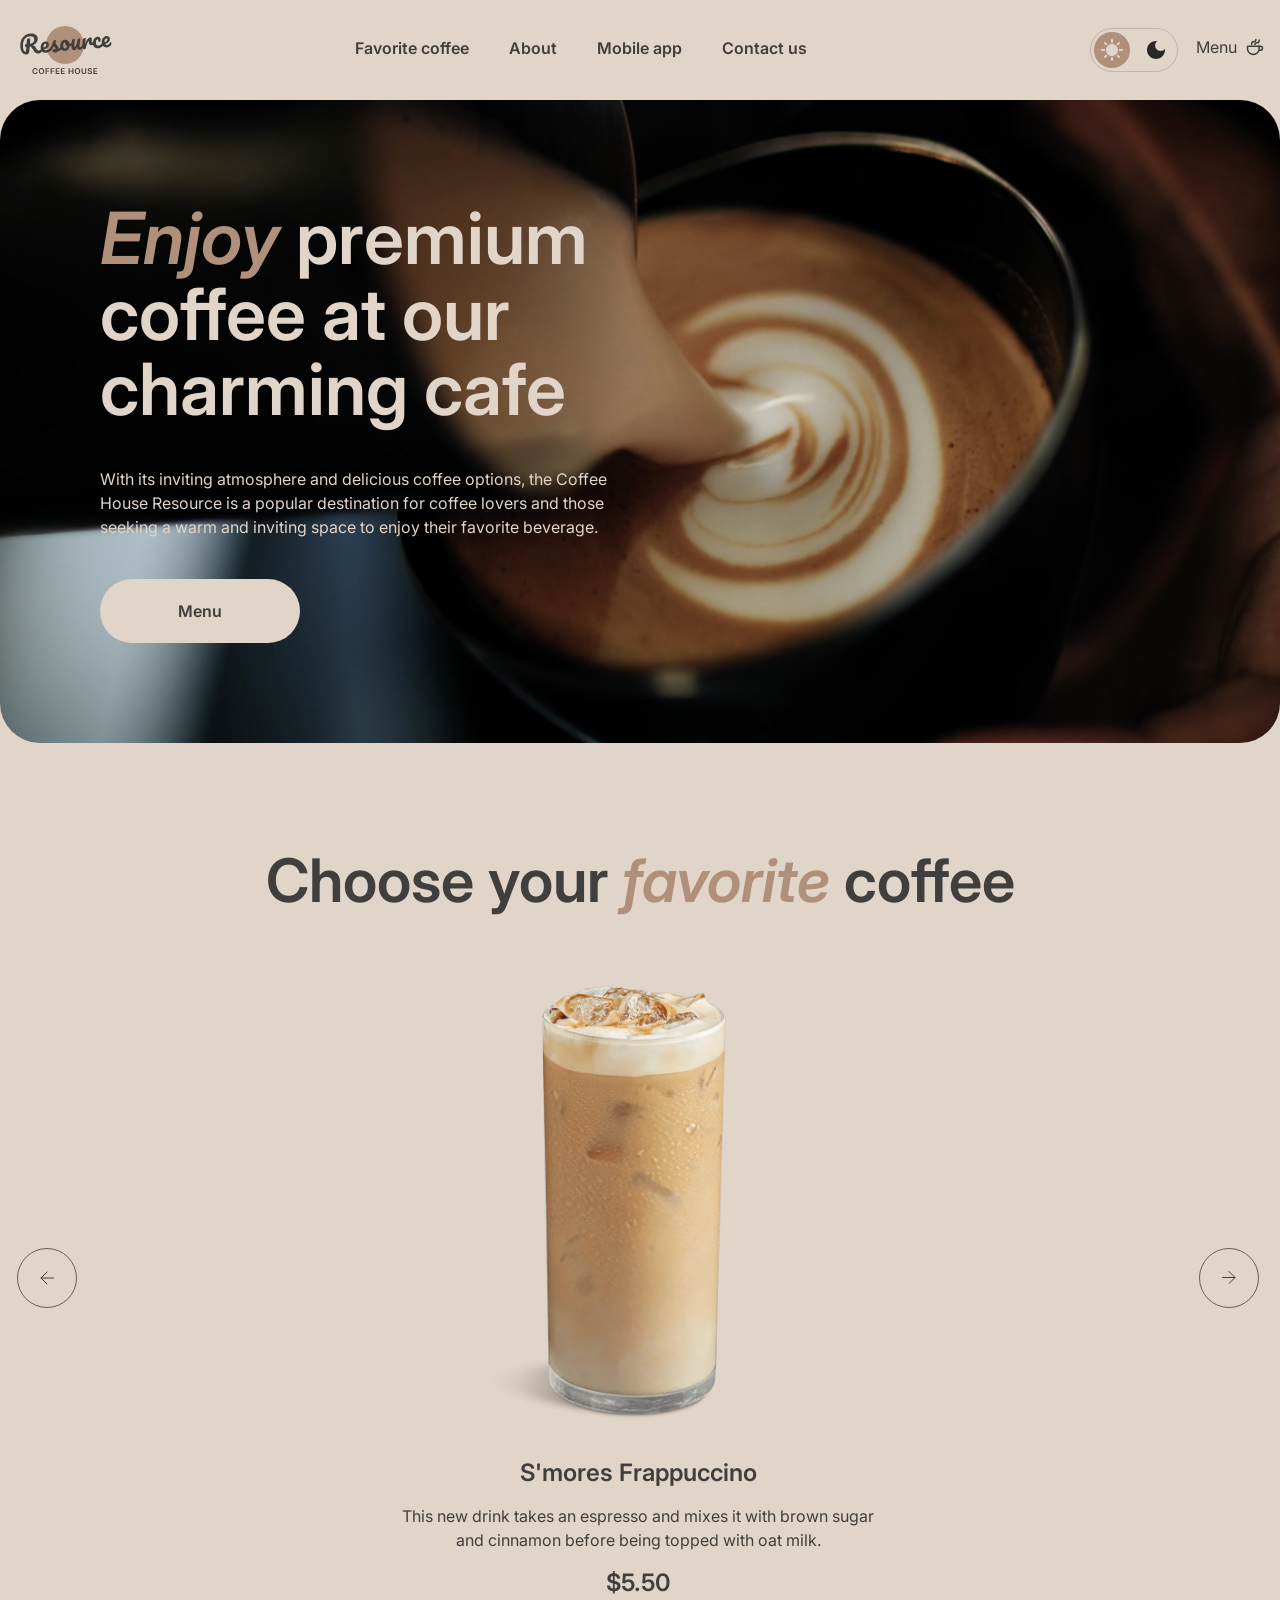
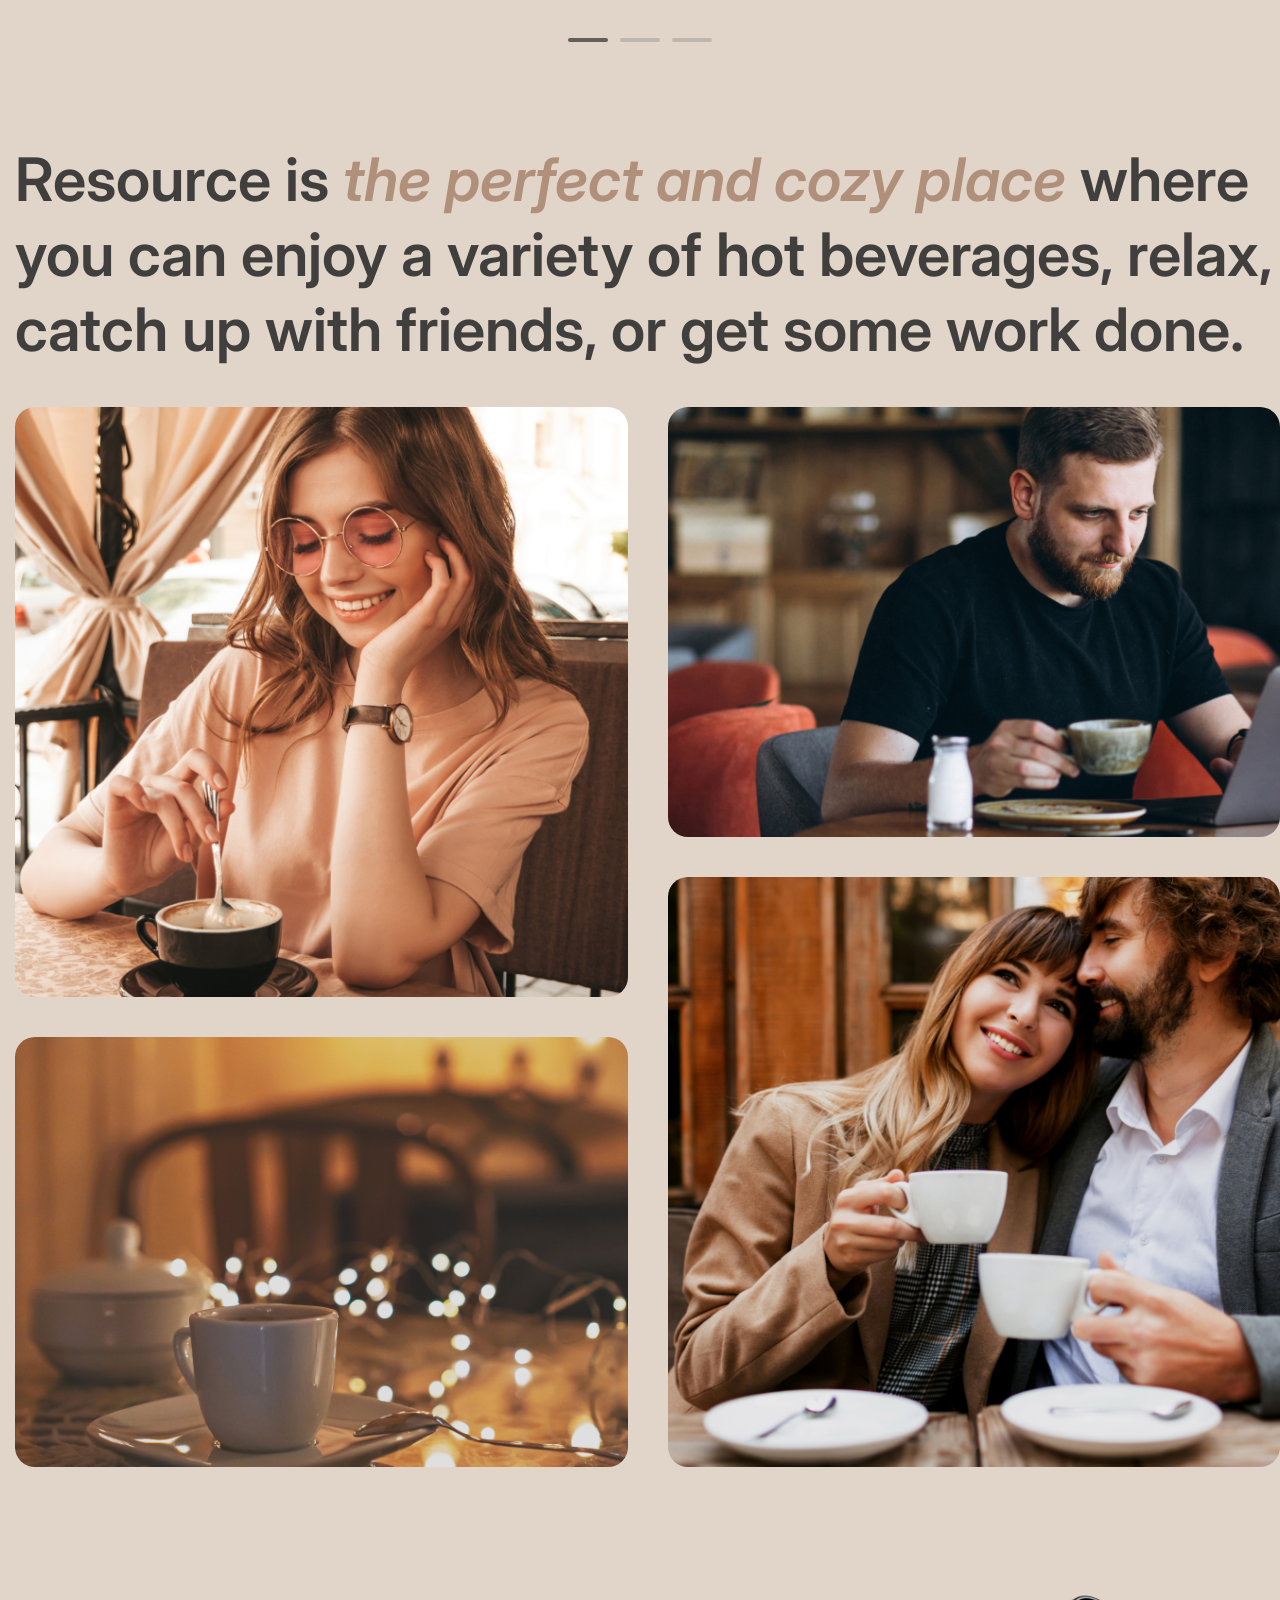
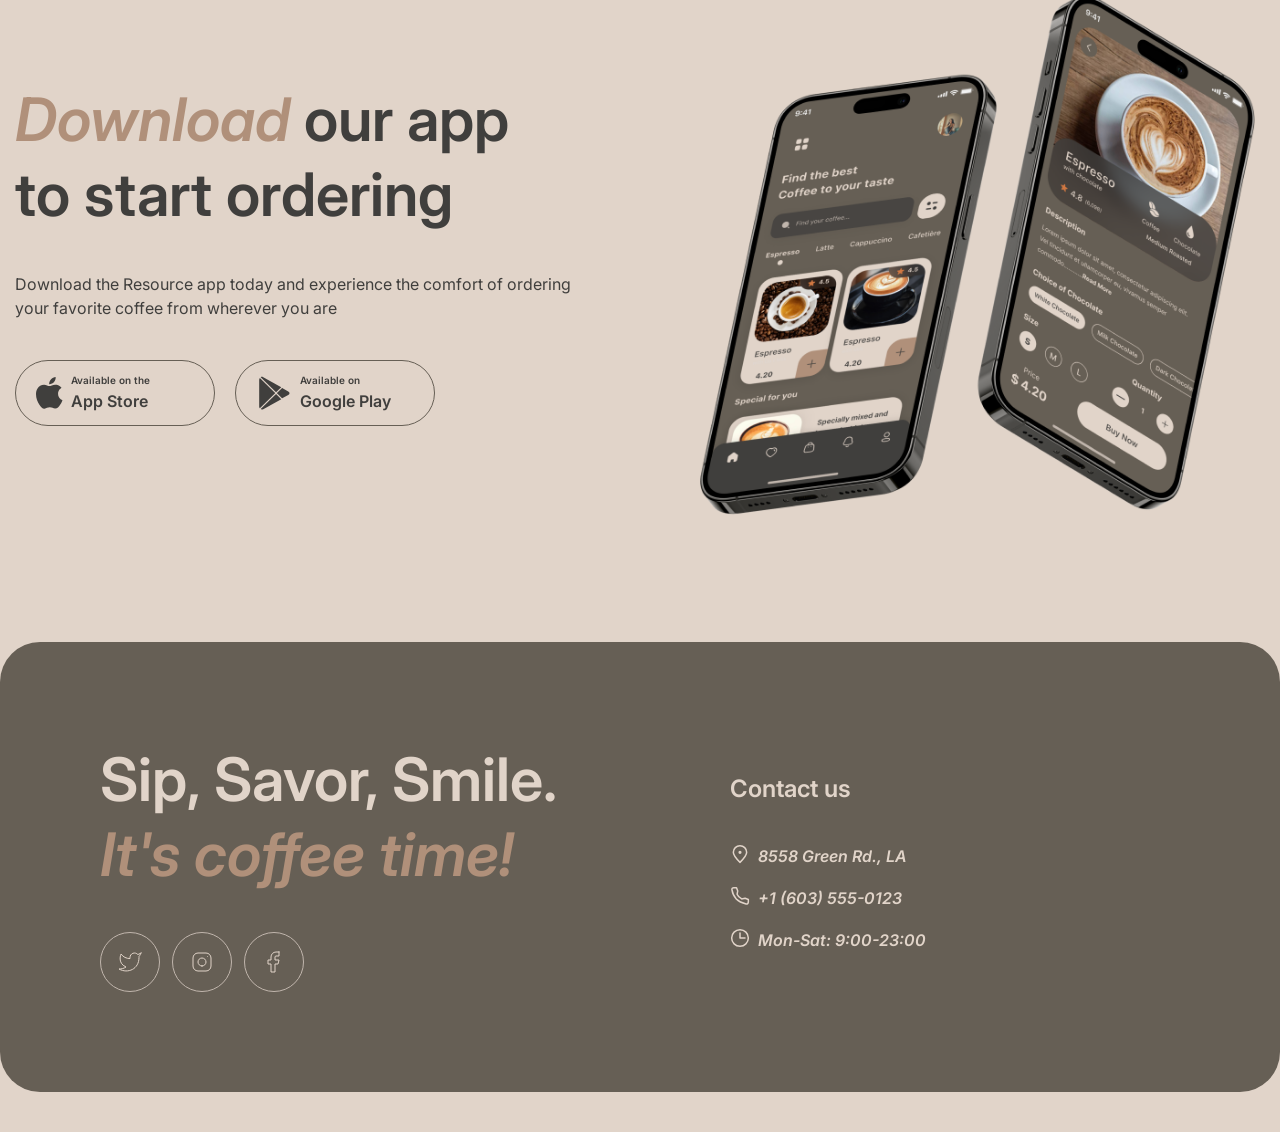
==== commit cb5faec0: "init: add slider" ====
--- a/index.html
+++ b/index.html
@@ -247,7 +247,7 @@
 
                 <article class="favorite-coffee__card">
                   <img
-                    src="assets/slider-img/coffee-slider-1.png"
+                    src="assets/slider-img/coffee-slider-0.png"
                     alt="S'mores Frappuccino"
                     class="favorite-coffee__image"
                     aria-hidden="true"
@@ -592,20 +592,6 @@
         </div>
       </footer>
     </div>
-    <div class="notice-overlay">
-      <div class="notice">
-        <p class="notice__text">
-          Очень прошу Вас, проверьте работу в среду или четверг, не успел
-          доделать из-за дел, буду очень благодарен, заранее спасибо.
-        </p>
-        <p class="notice__text">
-          I kindly ask you to check the work on Wednesday or Thursday, as I had
-          no time to finish due to matters, I would be very grateful, thank you
-          in advance.
-        </p>
-        <button class="notice__button">OK</button>
-      </div>
-    </div>
     <script src="js/script.js"></script>
   </body>
 </html>
--- a/css/style.css
+++ b/css/style.css
@@ -454,6 +454,10 @@
   display: flex;
   flex-direction: column;
   align-items: center;
+  transition: opacity 0.3s ease;
+}
+.favorite-coffee__card--hidden {
+  opacity: 0;
 }
 .favorite-coffee__image {
   max-width: 480px;
@@ -1247,35 +1251,3 @@
     width: 100%;
   }
 }
-.notice-overlay {
-  position: fixed;
-  inset: 0;
-  display: flex;
-  justify-content: center;
-  align-items: center;
-  width: 100%;
-  height: 100vh;
-  z-index: 1000;
-}
-.notice {
-  max-width: 620px;
-  width: calc(100% - 40px);
-  padding: 24px;
-  border-radius: 20px;
-  background: red;
-  text-align: center;
-}
-
-.notice__text {
-  color: white;
-  margin-bottom: 20px;
-}
-
-.notice__button {
-  padding: 10px 24px;
-  cursor: pointer;
-}
-
-.notice-overlay.hidden {
-  display: none;
-}
